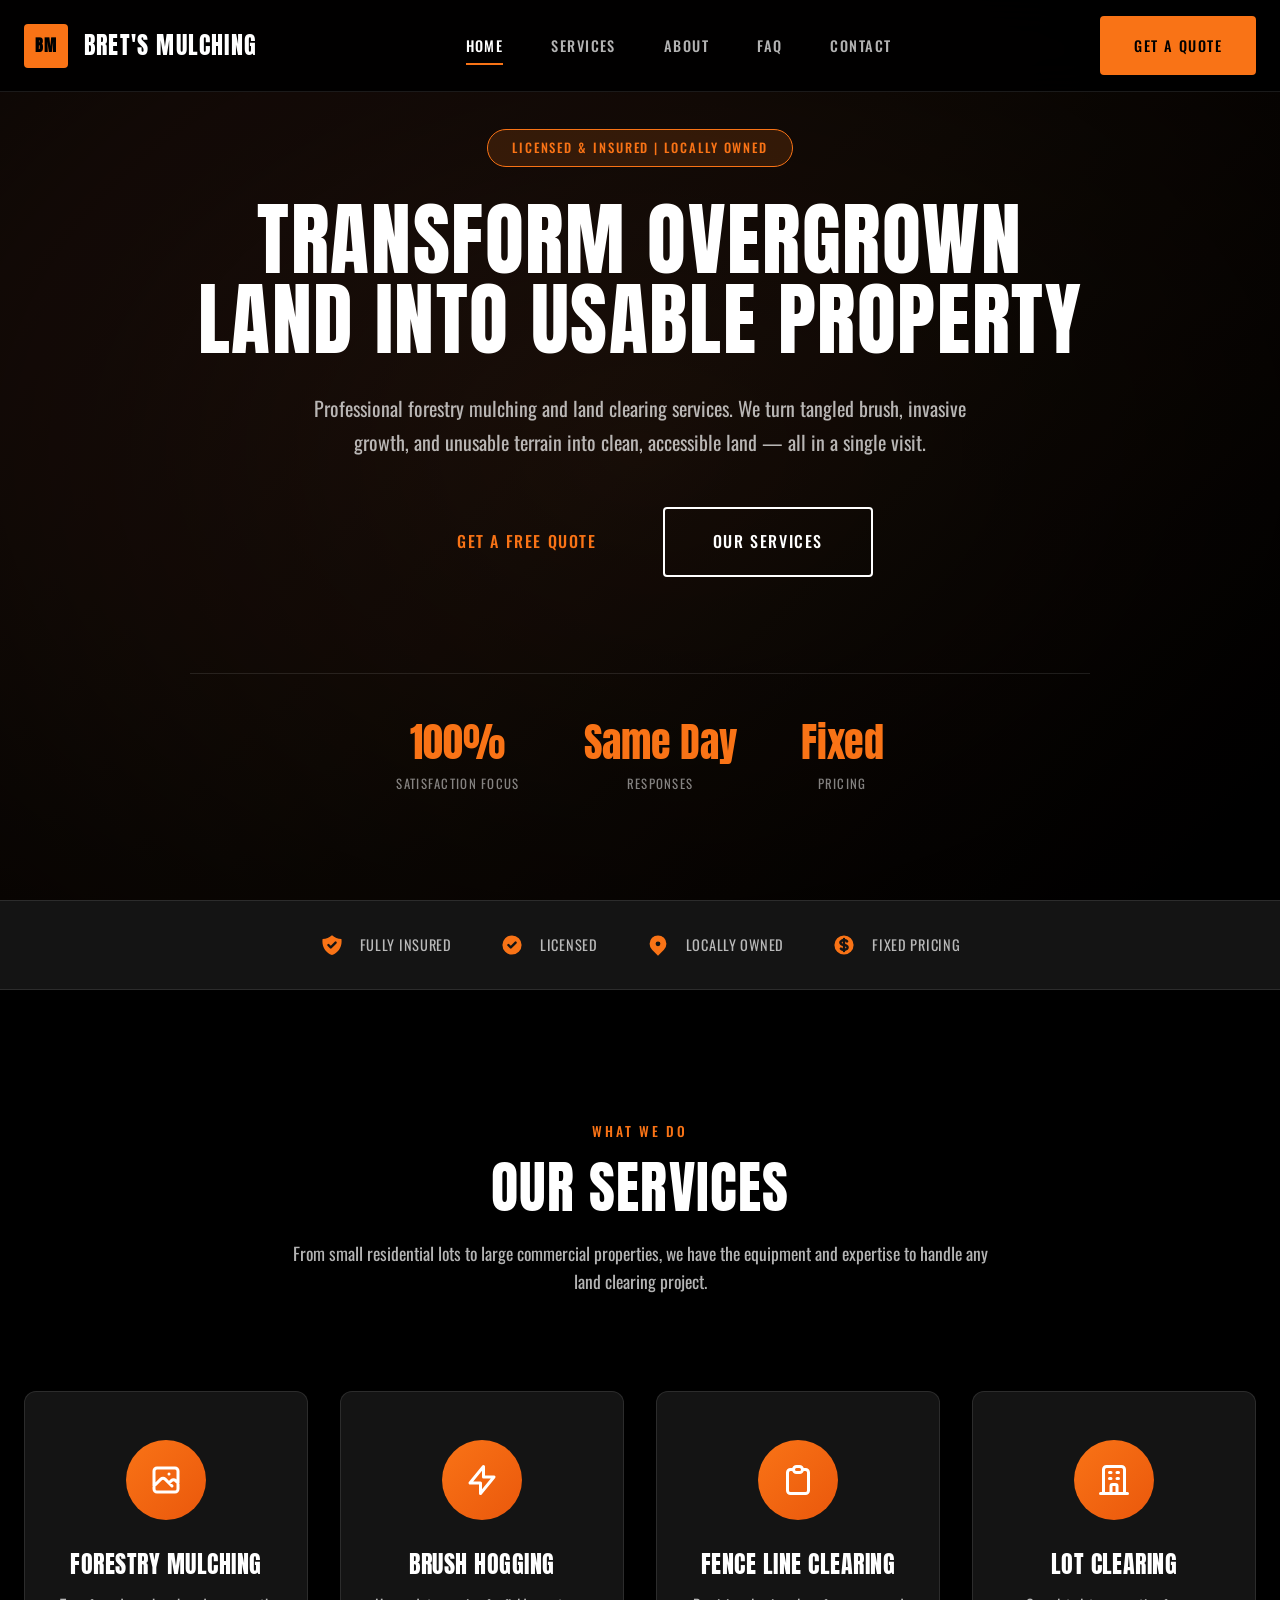
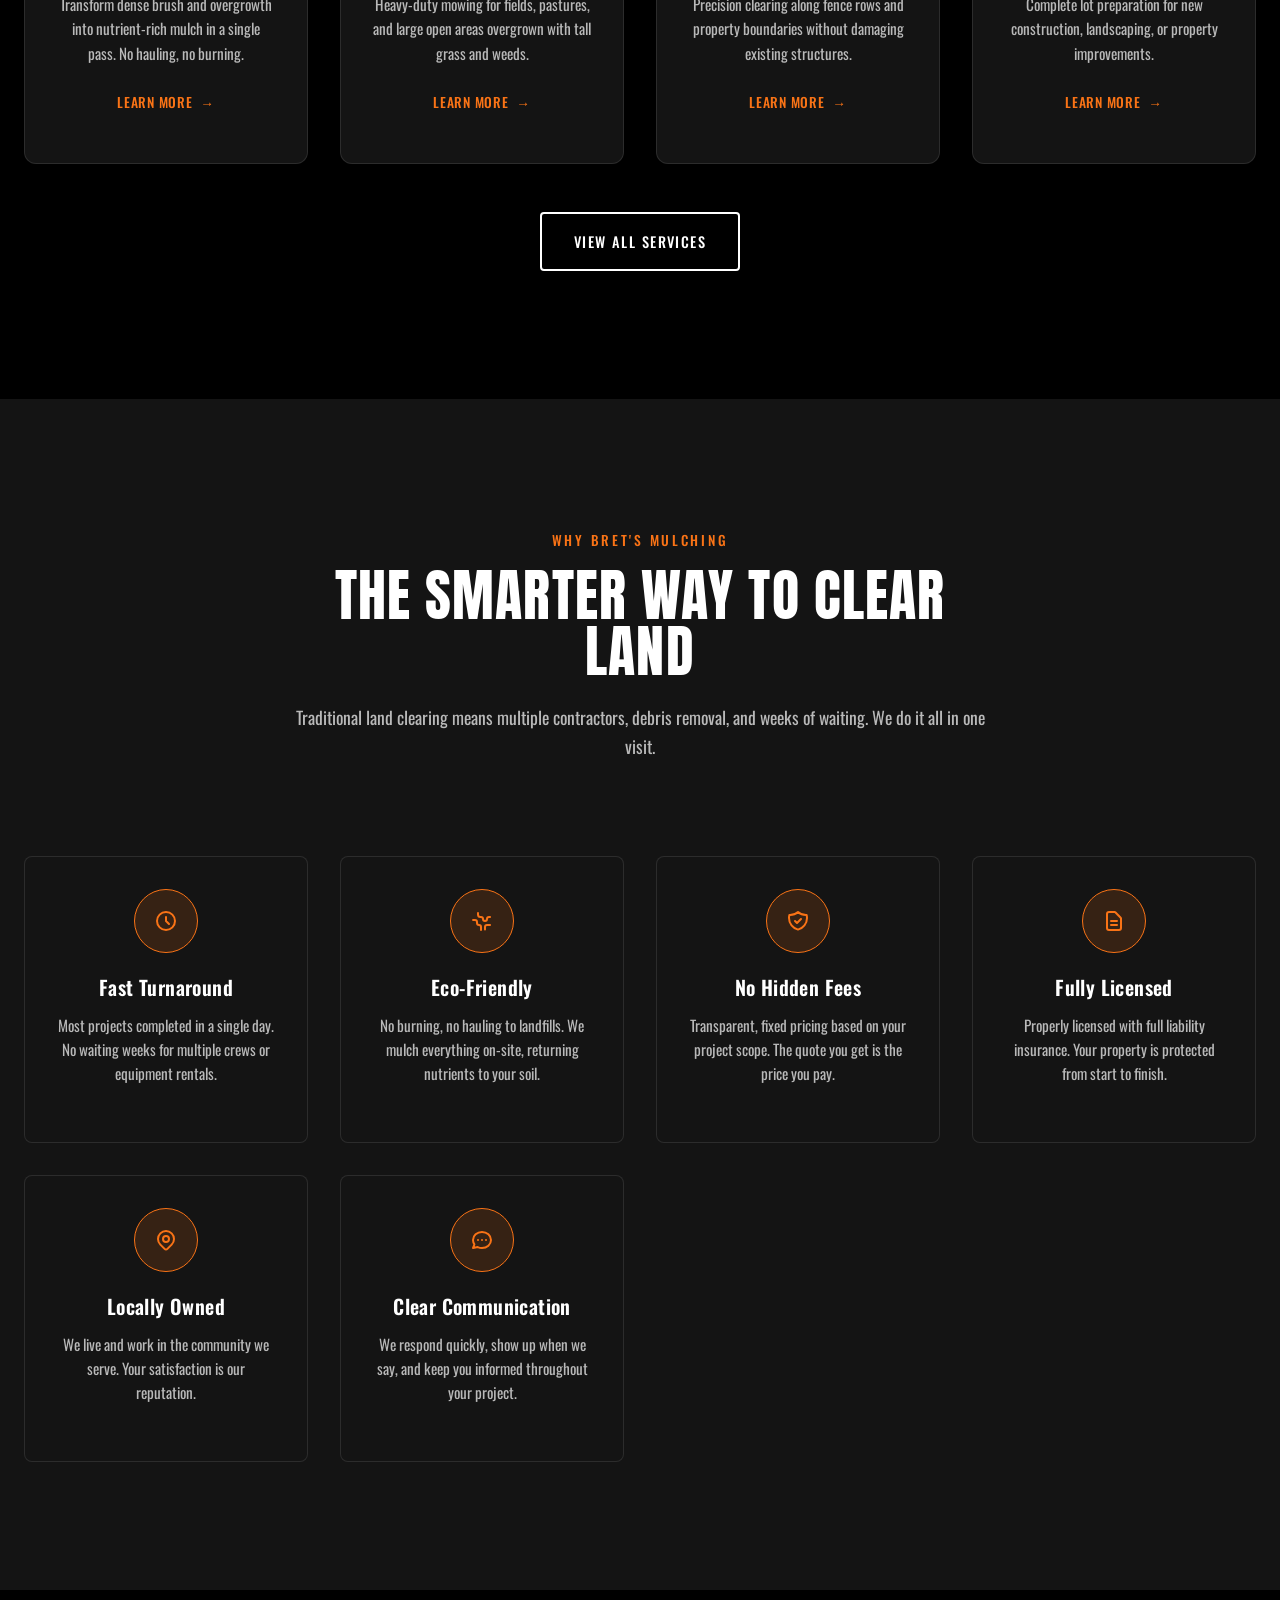
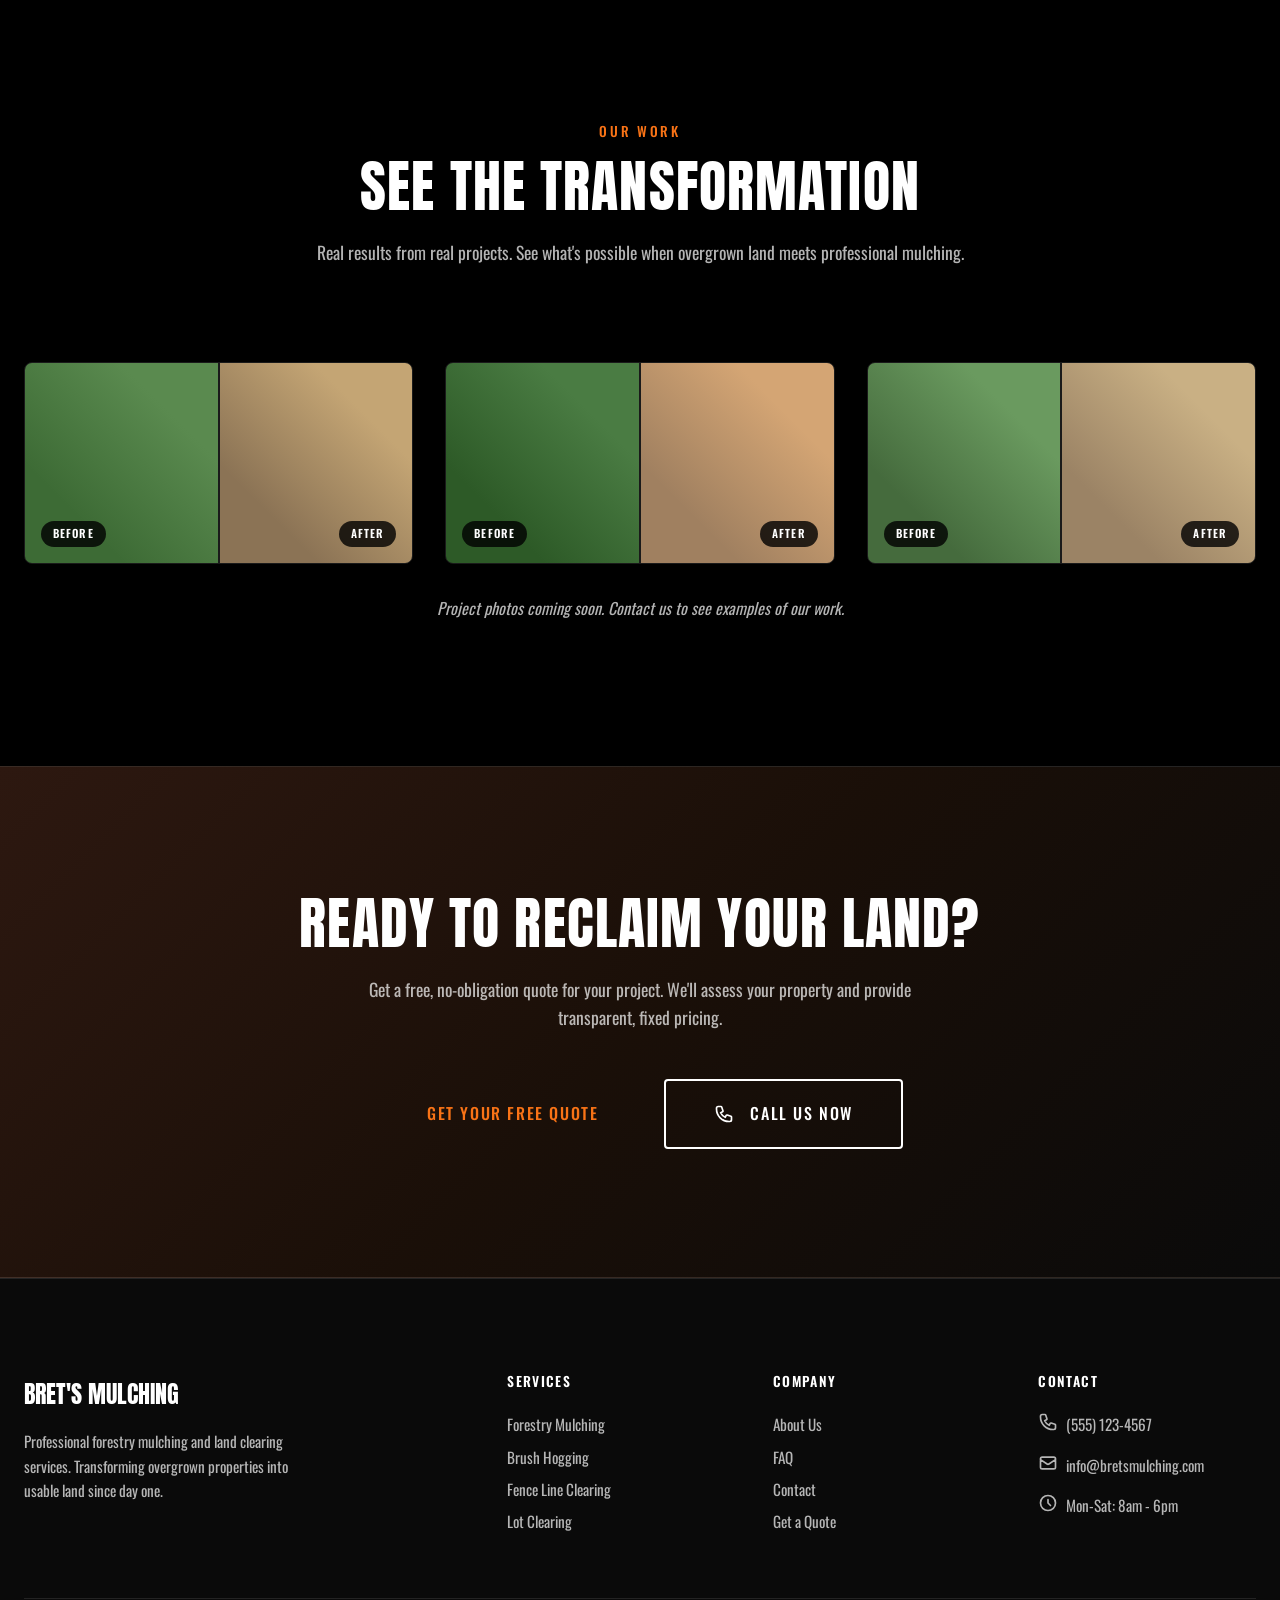
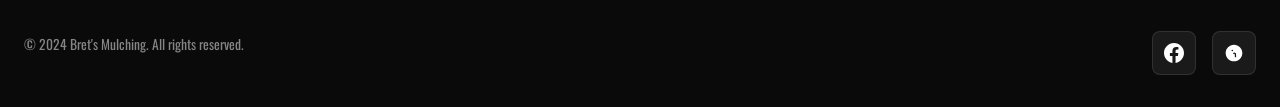
==== index.html @ 805889f6 "Initial commit: Bret's Mulching static site Co-authored-by: Cursor <cursoragent@cursor.com>" ====
<!DOCTYPE html>
<html lang="en">
<head>
  <meta charset="UTF-8">
  <meta name="viewport" content="width=device-width, initial-scale=1.0">
  <meta name="description" content="Professional forestry mulching and land clearing services. Transform overgrown property into usable land. Licensed, insured, and locally owned.">
  <title>Bret's Mulching | Professional Land Clearing & Forestry Mulching</title>
  <link rel="preconnect" href="https://fonts.googleapis.com">
  <link rel="preconnect" href="https://fonts.gstatic.com" crossorigin>
  <link href="https://fonts.googleapis.com/css2?family=Anton&family=Oswald:wght@400;500;600;700&display=swap" rel="stylesheet">
  <link rel="stylesheet" href="css/styles.css">
</head>
<body>
  <!-- Header -->
  <header class="header">
    <div class="header__inner">
      <a href="index.html" class="logo">
        <span class="logo__icon">BM</span>
        <span>Bret's Mulching</span>
      </a>

      <nav class="nav nav--desktop">
        <a href="index.html" class="nav__link active">Home</a>
        <a href="services.html" class="nav__link">Services</a>
        <a href="about.html" class="nav__link">About</a>
        <a href="faq.html" class="nav__link">FAQ</a>
        <a href="contact.html" class="nav__link">Contact</a>
      </nav>

      <a href="quote.html" class="btn btn--primary header__cta">Get a Quote</a>

      <button class="menu-toggle" aria-label="Toggle menu">
        <span class="menu-toggle__bar"></span>
        <span class="menu-toggle__bar"></span>
        <span class="menu-toggle__bar"></span>
      </button>
    </div>
  </header>

  <!-- Mobile Navigation -->
  <div class="nav-overlay"></div>
  <nav class="nav nav--mobile">
    <a href="index.html" class="nav__link active">Home</a>
    <a href="services.html" class="nav__link">Services</a>
    <a href="about.html" class="nav__link">About</a>
    <a href="faq.html" class="nav__link">FAQ</a>
    <a href="contact.html" class="nav__link">Contact</a>
    <a href="quote.html" class="btn btn--primary btn--full mt-md">Get a Quote</a>
  </nav>

  <!-- Hero Section -->
  <section class="hero">
    <div class="hero__bg"></div>
    <div class="container">
      <div class="hero__content">
        <span class="hero__badge">Licensed & Insured | Locally Owned</span>
        <h1 class="hero__title">Transform Overgrown Land Into Usable Property</h1>
        <p class="hero__subtitle">
          Professional forestry mulching and land clearing services. We turn tangled brush,
          invasive growth, and unusable terrain into clean, accessible land — all in a single visit.
        </p>
        <div class="hero__cta">
          <a href="quote.html" class="btn btn--accent btn--large">Get a Free Quote</a>
          <a href="services.html" class="btn btn--secondary btn--large">Our Services</a>
        </div>
        <div class="hero__stats">
          <div class="hero__stat">
            <span class="hero__stat-value">100%</span>
            <span class="hero__stat-label">Satisfaction Focus</span>
          </div>
          <div class="hero__stat">
            <span class="hero__stat-value">Same Day</span>
            <span class="hero__stat-label">Responses</span>
          </div>
          <div class="hero__stat">
            <span class="hero__stat-value">Fixed</span>
            <span class="hero__stat-label">Pricing</span>
          </div>
        </div>
      </div>
    </div>
  </section>

  <!-- Trust Badges -->
  <section class="trust-section">
    <div class="container">
      <div class="trust-badges">
        <div class="trust-badge">
          <svg class="trust-badge__icon" fill="currentColor" viewBox="0 0 20 20">
            <path fill-rule="evenodd" d="M2.166 4.999A11.954 11.954 0 0010 1.944 11.954 11.954 0 0017.834 5c.11.65.166 1.32.166 2.001 0 5.225-3.34 9.67-8 11.317C5.34 16.67 2 12.225 2 7c0-.682.057-1.35.166-2.001zm11.541 3.708a1 1 0 00-1.414-1.414L9 10.586 7.707 9.293a1 1 0 00-1.414 1.414l2 2a1 1 0 001.414 0l4-4z" clip-rule="evenodd"/>
          </svg>
          <span>Fully Insured</span>
        </div>
        <div class="trust-badge">
          <svg class="trust-badge__icon" fill="currentColor" viewBox="0 0 20 20">
            <path fill-rule="evenodd" d="M10 18a8 8 0 100-16 8 8 0 000 16zm3.707-9.293a1 1 0 00-1.414-1.414L9 10.586 7.707 9.293a1 1 0 00-1.414 1.414l2 2a1 1 0 001.414 0l4-4z" clip-rule="evenodd"/>
          </svg>
          <span>Licensed</span>
        </div>
        <div class="trust-badge">
          <svg class="trust-badge__icon" fill="currentColor" viewBox="0 0 20 20">
            <path fill-rule="evenodd" d="M5.05 4.05a7 7 0 119.9 9.9L10 18.9l-4.95-4.95a7 7 0 010-9.9zM10 11a2 2 0 100-4 2 2 0 000 4z" clip-rule="evenodd"/>
          </svg>
          <span>Locally Owned</span>
        </div>
        <div class="trust-badge">
          <svg class="trust-badge__icon" fill="currentColor" viewBox="0 0 20 20">
            <path d="M8.433 7.418c.155-.103.346-.196.567-.267v1.698a2.305 2.305 0 01-.567-.267C8.07 8.34 8 8.114 8 8c0-.114.07-.34.433-.582zM11 12.849v-1.698c.22.071.412.164.567.267.364.243.433.468.433.582 0 .114-.07.34-.433.582a2.305 2.305 0 01-.567.267z"/>
            <path fill-rule="evenodd" d="M10 18a8 8 0 100-16 8 8 0 000 16zm1-13a1 1 0 10-2 0v.092a4.535 4.535 0 00-1.676.662C6.602 6.234 6 7.009 6 8c0 .99.602 1.765 1.324 2.246.48.32 1.054.545 1.676.662v1.941c-.391-.127-.68-.317-.843-.504a1 1 0 10-1.51 1.31c.562.649 1.413 1.076 2.353 1.253V15a1 1 0 102 0v-.092a4.535 4.535 0 001.676-.662C13.398 13.766 14 12.991 14 12c0-.99-.602-1.765-1.324-2.246A4.535 4.535 0 0011 9.092V7.151c.391.127.68.317.843.504a1 1 0 101.511-1.31c-.563-.649-1.413-1.076-2.354-1.253V5z" clip-rule="evenodd"/>
          </svg>
          <span>Fixed Pricing</span>
        </div>
      </div>
    </div>
  </section>

  <!-- Services Section -->
  <section class="section">
    <div class="container">
      <div class="section-header">
        <span class="section-header__label">What We Do</span>
        <h2 class="section-header__title">Our Services</h2>
        <p class="section-header__text">
          From small residential lots to large commercial properties, we have the equipment and expertise to handle any land clearing project.
        </p>
      </div>

      <div class="grid grid--4">
        <a href="services/forestry-mulching.html" class="service-card">
          <div class="service-card__icon">
            <svg width="36" height="36" fill="none" stroke="currentColor" viewBox="0 0 24 24">
              <path stroke-linecap="round" stroke-linejoin="round" stroke-width="2" d="M4 16l4.586-4.586a2 2 0 012.828 0L16 16m-2-2l1.586-1.586a2 2 0 012.828 0L20 14m-6-6h.01M6 20h12a2 2 0 002-2V6a2 2 0 00-2-2H6a2 2 0 00-2 2v12a2 2 0 002 2z"/>
            </svg>
          </div>
          <h3 class="service-card__title">Forestry Mulching</h3>
          <p class="service-card__text">
            Transform dense brush and overgrowth into nutrient-rich mulch in a single pass. No hauling, no burning.
          </p>
          <span class="card__link">Learn More <span>&rarr;</span></span>
        </a>

        <a href="services/brush-hogging.html" class="service-card">
          <div class="service-card__icon">
            <svg width="36" height="36" fill="none" stroke="currentColor" viewBox="0 0 24 24">
              <path stroke-linecap="round" stroke-linejoin="round" stroke-width="2" d="M13 10V3L4 14h7v7l9-11h-7z"/>
            </svg>
          </div>
          <h3 class="service-card__title">Brush Hogging</h3>
          <p class="service-card__text">
            Heavy-duty mowing for fields, pastures, and large open areas overgrown with tall grass and weeds.
          </p>
          <span class="card__link">Learn More <span>&rarr;</span></span>
        </a>

        <a href="services/fence-line-clearing.html" class="service-card">
          <div class="service-card__icon">
            <svg width="36" height="36" fill="none" stroke="currentColor" viewBox="0 0 24 24">
              <path stroke-linecap="round" stroke-linejoin="round" stroke-width="2" d="M9 5H7a2 2 0 00-2 2v12a2 2 0 002 2h10a2 2 0 002-2V7a2 2 0 00-2-2h-2M9 5a2 2 0 002 2h2a2 2 0 002-2M9 5a2 2 0 012-2h2a2 2 0 012 2"/>
            </svg>
          </div>
          <h3 class="service-card__title">Fence Line Clearing</h3>
          <p class="service-card__text">
            Precision clearing along fence rows and property boundaries without damaging existing structures.
          </p>
          <span class="card__link">Learn More <span>&rarr;</span></span>
        </a>

        <a href="services/land-clearing.html" class="service-card">
          <div class="service-card__icon">
            <svg width="36" height="36" fill="none" stroke="currentColor" viewBox="0 0 24 24">
              <path stroke-linecap="round" stroke-linejoin="round" stroke-width="2" d="M19 21V5a2 2 0 00-2-2H7a2 2 0 00-2 2v16m14 0h2m-2 0h-5m-9 0H3m2 0h5M9 7h1m-1 4h1m4-4h1m-1 4h1m-5 10v-5a1 1 0 011-1h2a1 1 0 011 1v5m-4 0h4"/>
            </svg>
          </div>
          <h3 class="service-card__title">Lot Clearing</h3>
          <p class="service-card__text">
            Complete lot preparation for new construction, landscaping, or property improvements.
          </p>
          <span class="card__link">Learn More <span>&rarr;</span></span>
        </a>
      </div>

      <div class="text-center mt-xl">
        <a href="services.html" class="btn btn--secondary">View All Services</a>
      </div>
    </div>
  </section>

  <!-- Why Choose Us Section -->
  <section class="section section--darker">
    <div class="container">
      <div class="section-header">
        <span class="section-header__label">Why Bret's Mulching</span>
        <h2 class="section-header__title">The Smarter Way to Clear Land</h2>
        <p class="section-header__text">
          Traditional land clearing means multiple contractors, debris removal, and weeks of waiting. We do it all in one visit.
        </p>
      </div>

      <div class="grid grid--3">
        <div class="card">
          <div class="card__content">
            <div class="card__icon">
              <svg width="24" height="24" fill="none" stroke="currentColor" viewBox="0 0 24 24">
                <path stroke-linecap="round" stroke-linejoin="round" stroke-width="2" d="M12 8v4l3 3m6-3a9 9 0 11-18 0 9 9 0 0118 0z"/>
              </svg>
            </div>
            <h3 class="card__title">Fast Turnaround</h3>
            <p class="card__text">
              Most projects completed in a single day. No waiting weeks for multiple crews or equipment rentals.
            </p>
          </div>
        </div>

        <div class="card">
          <div class="card__content">
            <div class="card__icon">
              <svg width="24" height="24" fill="none" stroke="currentColor" viewBox="0 0 24 24">
                <path stroke-linecap="round" stroke-linejoin="round" stroke-width="2" d="M3.055 11H5a2 2 0 012 2v1a2 2 0 002 2 2 2 0 012 2v2.945M8 3.935V5.5A2.5 2.5 0 0010.5 8h.5a2 2 0 012 2 2 2 0 104 0 2 2 0 012-2h1.064M15 20.488V18a2 2 0 012-2h3.064"/>
              </svg>
            </div>
            <h3 class="card__title">Eco-Friendly</h3>
            <p class="card__text">
              No burning, no hauling to landfills. We mulch everything on-site, returning nutrients to your soil.
            </p>
          </div>
        </div>

        <div class="card">
          <div class="card__content">
            <div class="card__icon">
              <svg width="24" height="24" fill="none" stroke="currentColor" viewBox="0 0 24 24">
                <path stroke-linecap="round" stroke-linejoin="round" stroke-width="2" d="M9 12l2 2 4-4m5.618-4.016A11.955 11.955 0 0112 2.944a11.955 11.955 0 01-8.618 3.04A12.02 12.02 0 003 9c0 5.591 3.824 10.29 9 11.622 5.176-1.332 9-6.03 9-11.622 0-1.042-.133-2.052-.382-3.016z"/>
              </svg>
            </div>
            <h3 class="card__title">No Hidden Fees</h3>
            <p class="card__text">
              Transparent, fixed pricing based on your project scope. The quote you get is the price you pay.
            </p>
          </div>
        </div>

        <div class="card">
          <div class="card__content">
            <div class="card__icon">
              <svg width="24" height="24" fill="none" stroke="currentColor" viewBox="0 0 24 24">
                <path stroke-linecap="round" stroke-linejoin="round" stroke-width="2" d="M9 12h6m-6 4h6m2 5H7a2 2 0 01-2-2V5a2 2 0 012-2h5.586a1 1 0 01.707.293l5.414 5.414a1 1 0 01.293.707V19a2 2 0 01-2 2z"/>
              </svg>
            </div>
            <h3 class="card__title">Fully Licensed</h3>
            <p class="card__text">
              Properly licensed with full liability insurance. Your property is protected from start to finish.
            </p>
          </div>
        </div>

        <div class="card">
          <div class="card__content">
            <div class="card__icon">
              <svg width="24" height="24" fill="none" stroke="currentColor" viewBox="0 0 24 24">
                <path stroke-linecap="round" stroke-linejoin="round" stroke-width="2" d="M17.657 16.657L13.414 20.9a1.998 1.998 0 01-2.827 0l-4.244-4.243a8 8 0 1111.314 0z"/>
                <path stroke-linecap="round" stroke-linejoin="round" stroke-width="2" d="M15 11a3 3 0 11-6 0 3 3 0 016 0z"/>
              </svg>
            </div>
            <h3 class="card__title">Locally Owned</h3>
            <p class="card__text">
              We live and work in the community we serve. Your satisfaction is our reputation.
            </p>
          </div>
        </div>

        <div class="card">
          <div class="card__content">
            <div class="card__icon">
              <svg width="24" height="24" fill="none" stroke="currentColor" viewBox="0 0 24 24">
                <path stroke-linecap="round" stroke-linejoin="round" stroke-width="2" d="M8 12h.01M12 12h.01M16 12h.01M21 12c0 4.418-4.03 8-9 8a9.863 9.863 0 01-4.255-.949L3 20l1.395-3.72C3.512 15.042 3 13.574 3 12c0-4.418 4.03-8 9-8s9 3.582 9 8z"/>
              </svg>
            </div>
            <h3 class="card__title">Clear Communication</h3>
            <p class="card__text">
              We respond quickly, show up when we say, and keep you informed throughout your project.
            </p>
          </div>
        </div>
      </div>
    </div>
  </section>

  <!-- Before/After Section -->
  <section class="section">
    <div class="container">
      <div class="section-header">
        <span class="section-header__label">Our Work</span>
        <h2 class="section-header__title">See the Transformation</h2>
        <p class="section-header__text">
          Real results from real projects. See what's possible when overgrown land meets professional mulching.
        </p>
      </div>

      <div class="grid grid--3">
        <div class="gallery-item">
          <div class="gallery-item__images">
            <div class="gallery-item__image" style="background: linear-gradient(45deg, #3d6b35 25%, #5a8a4f 75%);"></div>
            <div class="gallery-item__image" style="background: linear-gradient(45deg, #8b7355 25%, #c4a574 75%);"></div>
          </div>
          <div class="gallery-item__label">
            <span class="gallery-item__tag">Before</span>
            <span class="gallery-item__tag">After</span>
          </div>
        </div>

        <div class="gallery-item">
          <div class="gallery-item__images">
            <div class="gallery-item__image" style="background: linear-gradient(45deg, #2d5a27 25%, #4a7c43 75%);"></div>
            <div class="gallery-item__image" style="background: linear-gradient(45deg, #a08060 25%, #d4a574 75%);"></div>
          </div>
          <div class="gallery-item__label">
            <span class="gallery-item__tag">Before</span>
            <span class="gallery-item__tag">After</span>
          </div>
        </div>

        <div class="gallery-item">
          <div class="gallery-item__images">
            <div class="gallery-item__image" style="background: linear-gradient(45deg, #456b3d 25%, #6a9a5f 75%);"></div>
            <div class="gallery-item__image" style="background: linear-gradient(45deg, #9b8365 25%, #c9b084 75%);"></div>
          </div>
          <div class="gallery-item__label">
            <span class="gallery-item__tag">Before</span>
            <span class="gallery-item__tag">After</span>
          </div>
        </div>
      </div>

      <p class="text-center mt-lg" style="color: var(--color-text-muted); font-style: italic;">
        Project photos coming soon. Contact us to see examples of our work.
      </p>
    </div>
  </section>

  <!-- CTA Section -->
  <section class="cta">
    <div class="container">
      <h2 class="cta__title">Ready to Reclaim Your Land?</h2>
      <p class="cta__text">
        Get a free, no-obligation quote for your project. We'll assess your property and provide transparent, fixed pricing.
      </p>
      <div class="cta__buttons">
        <a href="quote.html" class="btn btn--accent btn--large">Get Your Free Quote</a>
        <a href="tel:+15551234567" class="btn btn--secondary btn--large" style="border-color: white; color: white;">
          <svg width="20" height="20" fill="none" stroke="currentColor" viewBox="0 0 24 24" style="margin-right: 8px;">
            <path stroke-linecap="round" stroke-linejoin="round" stroke-width="2" d="M3 5a2 2 0 012-2h3.28a1 1 0 01.948.684l1.498 4.493a1 1 0 01-.502 1.21l-2.257 1.13a11.042 11.042 0 005.516 5.516l1.13-2.257a1 1 0 011.21-.502l4.493 1.498a1 1 0 01.684.949V19a2 2 0 01-2 2h-1C9.716 21 3 14.284 3 6V5z"/>
          </svg>
          Call Us Now
        </a>
      </div>
    </div>
  </section>

  <!-- Footer -->
  <footer class="footer">
    <div class="container">
      <div class="footer__grid">
        <div class="footer__brand">
          <div class="footer__logo">Bret's Mulching</div>
          <p class="footer__text">
            Professional forestry mulching and land clearing services. Transforming overgrown properties into usable land since day one.
          </p>
        </div>

        <div>
          <h4 class="footer__title">Services</h4>
          <nav class="footer__links">
            <a href="services/forestry-mulching.html" class="footer__link">Forestry Mulching</a>
            <a href="services/brush-hogging.html" class="footer__link">Brush Hogging</a>
            <a href="services/fence-line-clearing.html" class="footer__link">Fence Line Clearing</a>
            <a href="services/land-clearing.html" class="footer__link">Lot Clearing</a>
          </nav>
        </div>

        <div>
          <h4 class="footer__title">Company</h4>
          <nav class="footer__links">
            <a href="about.html" class="footer__link">About Us</a>
            <a href="faq.html" class="footer__link">FAQ</a>
            <a href="contact.html" class="footer__link">Contact</a>
            <a href="quote.html" class="footer__link">Get a Quote</a>
          </nav>
        </div>

        <div>
          <h4 class="footer__title">Contact</h4>
          <div class="footer__contact-item">
            <svg width="20" height="20" fill="none" stroke="currentColor" viewBox="0 0 24 24">
              <path stroke-linecap="round" stroke-linejoin="round" stroke-width="2" d="M3 5a2 2 0 012-2h3.28a1 1 0 01.948.684l1.498 4.493a1 1 0 01-.502 1.21l-2.257 1.13a11.042 11.042 0 005.516 5.516l1.13-2.257a1 1 0 011.21-.502l4.493 1.498a1 1 0 01.684.949V19a2 2 0 01-2 2h-1C9.716 21 3 14.284 3 6V5z"/>
            </svg>
            <span>(555) 123-4567</span>
          </div>
          <div class="footer__contact-item">
            <svg width="20" height="20" fill="none" stroke="currentColor" viewBox="0 0 24 24">
              <path stroke-linecap="round" stroke-linejoin="round" stroke-width="2" d="M3 8l7.89 5.26a2 2 0 002.22 0L21 8M5 19h14a2 2 0 002-2V7a2 2 0 00-2-2H5a2 2 0 00-2 2v10a2 2 0 002 2z"/>
            </svg>
            <span>info@bretsmulching.com</span>
          </div>
          <div class="footer__contact-item">
            <svg width="20" height="20" fill="none" stroke="currentColor" viewBox="0 0 24 24">
              <path stroke-linecap="round" stroke-linejoin="round" stroke-width="2" d="M12 8v4l3 3m6-3a9 9 0 11-18 0 9 9 0 0118 0z"/>
            </svg>
            <span>Mon-Sat: 8am - 6pm</span>
          </div>
        </div>
      </div>

      <div class="footer__bottom">
        <p class="footer__copyright">&copy; 2024 Bret's Mulching. All rights reserved.</p>
        <div class="footer__social">
          <a href="#" class="footer__social-link" aria-label="Facebook">
            <svg width="20" height="20" fill="currentColor" viewBox="0 0 24 24">
              <path d="M24 12.073c0-6.627-5.373-12-12-12s-12 5.373-12 12c0 5.99 4.388 10.954 10.125 11.854v-8.385H7.078v-3.47h3.047V9.43c0-3.007 1.792-4.669 4.533-4.669 1.312 0 2.686.235 2.686.235v2.953H15.83c-1.491 0-1.956.925-1.956 1.874v2.25h3.328l-.532 3.47h-2.796v8.385C19.612 23.027 24 18.062 24 12.073z"/>
            </svg>
          </a>
          <a href="#" class="footer__social-link" aria-label="Nextdoor">
            <svg width="20" height="20" fill="currentColor" viewBox="0 0 24 24">
              <path d="M12 2C6.48 2 2 6.48 2 12s4.48 10 10 10 10-4.48 10-10S17.52 2 12 2zm-1 15h-2v-6h2v6zm-1-7c-.55 0-1-.45-1-1s.45-1 1-1 1 .45 1 1-.45 1-1 1zm5 7h-2v-3c0-.55-.45-1-1-1s-1 .45-1 1v3h-2v-6h2v1c.31-.44.79-.71 1.31-.71 1.22 0 2.19.97 2.19 2.19V17z"/>
            </svg>
          </a>
        </div>
      </div>
    </div>
  </footer>

  <script src="js/main.js"></script>
</body>
</html>
---- css/styles.css ----
/* ========================================
   Bret's Mulching - Main Styles
   Dark, Bold, Industrial Aesthetic
   ======================================== */

/* CSS Variables */
:root {
  /* Colors - Dark Industrial Theme */
  --color-black: #000000;
  --color-dark: #0a0a0a;
  --color-dark-gray: #141414;
  --color-mid-gray: #1a1a1a;
  --color-light-gray: #2a2a2a;
  --color-border: rgba(255, 255, 255, 0.1);
  --color-border-light: rgba(255, 255, 255, 0.15);

  --color-white: #ffffff;
  --color-text: #ffffff;
  --color-text-muted: rgba(255, 255, 255, 0.7);
  --color-text-dim: rgba(255, 255, 255, 0.5);

  --color-accent: #f97316;
  --color-accent-hover: #ea580c;
  --color-accent-dim: rgba(249, 115, 22, 0.15);

  --color-success: #22c55e;
  --color-error: #ef4444;
  --color-warning: #f59e0b;

  /* Typography */
  --font-heading: 'Anton', 'Impact', sans-serif;
  --font-body: 'Oswald', 'Arial Narrow', sans-serif;

  /* Spacing */
  --spacing-xs: 0.5rem;
  --spacing-sm: 1rem;
  --spacing-md: 1.5rem;
  --spacing-lg: 2rem;
  --spacing-xl: 3rem;
  --spacing-2xl: 4rem;
  --spacing-3xl: 6rem;
  --spacing-4xl: 8rem;

  /* Border Radius */
  --radius-sm: 4px;
  --radius-md: 8px;
  --radius-lg: 12px;
  --radius-xl: 16px;

  /* Shadows */
  --shadow-sm: 0 2px 4px rgba(0, 0, 0, 0.3);
  --shadow-md: 0 4px 12px rgba(0, 0, 0, 0.4);
  --shadow-lg: 0 8px 24px rgba(0, 0, 0, 0.5);
  --shadow-glow: 0 0 30px rgba(249, 115, 22, 0.3);

  /* Transitions */
  --transition-fast: 150ms ease;
  --transition-base: 250ms ease;
  --transition-slow: 400ms ease;

  /* Container */
  --container-max: 1400px;
  --container-narrow: 900px;
}

/* ========================================
   Reset & Base
   ======================================== */
*, *::before, *::after {
  box-sizing: border-box;
  margin: 0;
  padding: 0;
}

html {
  scroll-behavior: smooth;
  -webkit-font-smoothing: antialiased;
  -moz-osx-font-smoothing: grayscale;
}

body {
  font-family: var(--font-body);
  font-size: 16px;
  font-weight: 400;
  line-height: 1.6;
  color: var(--color-text);
  background-color: var(--color-black);
}

img {
  max-width: 100%;
  height: auto;
  display: block;
}

a {
  color: var(--color-accent);
  text-decoration: none;
  transition: color var(--transition-fast);
}

a:hover {
  color: var(--color-accent-hover);
}

ul, ol {
  list-style: none;
}

button {
  cursor: pointer;
  font-family: inherit;
  border: none;
  background: none;
}

input, textarea, select {
  font-family: inherit;
  font-size: inherit;
}

/* ========================================
   Typography
   ======================================== */
h1, h2, h3, h4, h5, h6 {
  font-family: var(--font-heading);
  font-weight: 400;
  line-height: 1.0;
  color: var(--color-white);
  text-transform: uppercase;
  letter-spacing: 0.02em;
}

h1 {
  font-size: clamp(2.5rem, 8vw, 5rem);
}

h2 {
  font-size: clamp(2rem, 5vw, 3.5rem);
}

h3 {
  font-size: clamp(1.5rem, 3vw, 2rem);
}

h4 {
  font-size: 1.25rem;
}

p {
  margin-bottom: var(--spacing-sm);
  color: var(--color-text-muted);
}

.lead {
  font-size: 1.25rem;
  color: var(--color-text-muted);
  line-height: 1.7;
}

.text-accent {
  color: var(--color-accent);
}

/* ========================================
   Layout
   ======================================== */
.container {
  width: 100%;
  max-width: var(--container-max);
  margin: 0 auto;
  padding: 0 var(--spacing-md);
}

.container--narrow {
  max-width: var(--container-narrow);
}

.section {
  padding: var(--spacing-4xl) 0;
}

.section--dark {
  background-color: var(--color-dark);
}

.section--darker {
  background-color: var(--color-dark-gray);
}

.section--gradient {
  background: linear-gradient(180deg, var(--color-black) 0%, var(--color-dark-gray) 100%);
}

/* Grid */
.grid {
  display: grid;
  gap: var(--spacing-lg);
}

.grid--2 {
  grid-template-columns: repeat(auto-fit, minmax(300px, 1fr));
}

.grid--3 {
  grid-template-columns: repeat(auto-fit, minmax(280px, 1fr));
}

.grid--4 {
  grid-template-columns: repeat(auto-fit, minmax(250px, 1fr));
}

/* ========================================
   Header & Navigation
   ======================================== */
.header {
  position: fixed;
  top: 0;
  left: 0;
  right: 0;
  z-index: 1000;
  background: rgba(0, 0, 0, 0.9);
  backdrop-filter: blur(20px);
  -webkit-backdrop-filter: blur(20px);
  border-bottom: 1px solid var(--color-border);
}

.header__inner {
  display: flex;
  align-items: center;
  justify-content: space-between;
  padding: var(--spacing-sm) var(--spacing-md);
  max-width: var(--container-max);
  margin: 0 auto;
}

.logo {
  display: flex;
  align-items: center;
  gap: var(--spacing-sm);
  font-family: var(--font-heading);
  font-size: 1.5rem;
  color: var(--color-white);
  text-transform: uppercase;
  letter-spacing: 0.05em;
}

.logo:hover {
  color: var(--color-white);
}

.logo__icon {
  width: 44px;
  height: 44px;
  background: var(--color-accent);
  border-radius: var(--radius-sm);
  display: flex;
  align-items: center;
  justify-content: center;
  color: var(--color-black);
  font-size: 1rem;
  font-weight: 700;
}

.nav--desktop {
  display: none;
}

@media (min-width: 1024px) {
  .nav--desktop {
    display: flex;
    align-items: center;
    gap: var(--spacing-xl);
  }
}

.nav__link {
  font-family: var(--font-body);
  font-size: 0.9rem;
  font-weight: 500;
  color: var(--color-text-muted);
  text-transform: uppercase;
  letter-spacing: 0.1em;
  padding: var(--spacing-xs) 0;
  position: relative;
  transition: color var(--transition-fast);
}

.nav__link::after {
  content: '';
  position: absolute;
  bottom: 0;
  left: 0;
  width: 0;
  height: 2px;
  background: var(--color-accent);
  transition: width var(--transition-base);
}

.nav__link:hover,
.nav__link.active {
  color: var(--color-white);
}

.nav__link:hover::after,
.nav__link.active::after {
  width: 100%;
}

/* Mobile Menu Toggle */
.menu-toggle {
  display: flex;
  flex-direction: column;
  gap: 6px;
  padding: var(--spacing-xs);
  z-index: 1001;
}

@media (min-width: 1024px) {
  .menu-toggle {
    display: none;
  }
}

.menu-toggle__bar {
  width: 28px;
  height: 2px;
  background: var(--color-white);
  transition: var(--transition-base);
}

.menu-toggle.active .menu-toggle__bar:nth-child(1) {
  transform: rotate(45deg) translate(6px, 6px);
}

.menu-toggle.active .menu-toggle__bar:nth-child(2) {
  opacity: 0;
}

.menu-toggle.active .menu-toggle__bar:nth-child(3) {
  transform: rotate(-45deg) translate(6px, -6px);
}

/* Mobile Navigation */
.nav--mobile {
  position: fixed;
  top: 0;
  right: -100%;
  width: 100%;
  height: 100vh;
  background: rgba(0, 0, 0, 0.98);
  padding: 100px var(--spacing-lg) var(--spacing-lg);
  transition: right var(--transition-base);
  z-index: 999;
  display: flex;
  flex-direction: column;
  align-items: center;
  justify-content: center;
  gap: var(--spacing-md);
}

.nav--mobile.active {
  right: 0;
}

.nav--mobile .nav__link {
  font-family: var(--font-heading);
  font-size: 2rem;
  color: var(--color-white);
  text-align: center;
}

.nav-overlay {
  position: fixed;
  top: 0;
  left: 0;
  width: 100%;
  height: 100%;
  background: rgba(0, 0, 0, 0.8);
  opacity: 0;
  visibility: hidden;
  transition: var(--transition-base);
  z-index: 998;
}

.nav-overlay.active {
  opacity: 1;
  visibility: visible;
}

/* Header CTA */
.header__cta {
  display: none;
}

@media (min-width: 1024px) {
  .header__cta {
    display: block;
  }
}

/* ========================================
   Buttons
   ======================================== */
.btn {
  display: inline-flex;
  align-items: center;
  justify-content: center;
  gap: var(--spacing-xs);
  padding: 1rem 2rem;
  font-family: var(--font-body);
  font-weight: 500;
  font-size: 0.9rem;
  text-transform: uppercase;
  letter-spacing: 0.1em;
  border-radius: var(--radius-sm);
  transition: all var(--transition-base);
  cursor: pointer;
  text-align: center;
  border: 2px solid transparent;
}

.btn--primary {
  background: var(--color-accent);
  color: var(--color-black);
  border-color: var(--color-accent);
}

.btn--primary:hover {
  background: var(--color-accent-hover);
  border-color: var(--color-accent-hover);
  color: var(--color-black);
  transform: translateY(-2px);
  box-shadow: var(--shadow-glow);
}

.btn--secondary {
  background: transparent;
  color: var(--color-white);
  border-color: var(--color-white);
}

.btn--secondary:hover {
  background: var(--color-white);
  color: var(--color-black);
}

.btn--outline {
  background: transparent;
  color: var(--color-accent);
  border-color: var(--color-accent);
}

.btn--outline:hover {
  background: var(--color-accent);
  color: var(--color-black);
}

.btn--large {
  padding: 1.25rem 3rem;
  font-size: 1rem;
}

.btn--small {
  padding: 0.5rem 1rem;
  font-size: 0.8rem;
}

.btn--full {
  width: 100%;
}

/* ========================================
   Hero Section
   ======================================== */
.hero {
  position: relative;
  min-height: 100vh;
  display: flex;
  align-items: center;
  justify-content: center;
  text-align: center;
  padding: 120px var(--spacing-md) var(--spacing-3xl);
  background: var(--color-black);
  overflow: hidden;
}

.hero__bg {
  position: absolute;
  top: 0;
  left: 0;
  width: 100%;
  height: 100%;
  background: linear-gradient(135deg, #2d1810 0%, #1a0f08 50%, #000000 100%);
  opacity: 0.9;
}

.hero__bg::after {
  content: '';
  position: absolute;
  top: 0;
  left: 0;
  width: 100%;
  height: 100%;
  background: radial-gradient(ellipse at center, transparent 0%, rgba(0,0,0,0.7) 100%);
}

.hero__content {
  position: relative;
  z-index: 1;
  max-width: 900px;
  margin: 0 auto;
  text-align: center;
}

.hero__badge {
  display: inline-block;
  background: var(--color-accent-dim);
  border: 1px solid var(--color-accent);
  padding: 0.5rem 1.5rem;
  border-radius: 50px;
  font-size: 0.8rem;
  font-weight: 500;
  text-transform: uppercase;
  letter-spacing: 0.15em;
  margin-bottom: var(--spacing-lg);
  color: var(--color-accent);
}

.hero__title {
  margin-bottom: var(--spacing-lg);
  line-height: 1.0;
}

.hero__subtitle {
  font-size: 1.25rem;
  color: var(--color-text-muted);
  margin-bottom: var(--spacing-xl);
  line-height: 1.7;
  max-width: 700px;
  margin-left: auto;
  margin-right: auto;
}

.hero__cta {
  display: flex;
  flex-wrap: wrap;
  justify-content: center;
  gap: var(--spacing-sm);
  margin-bottom: var(--spacing-3xl);
}

.hero__stats {
  display: flex;
  justify-content: center;
  gap: var(--spacing-2xl);
  padding-top: var(--spacing-xl);
  border-top: 1px solid var(--color-border);
}

.hero__stat {
  text-align: center;
}

.hero__stat-value {
  font-family: var(--font-heading);
  font-size: 2.5rem;
  color: var(--color-accent);
  display: block;
  line-height: 1;
  margin-bottom: var(--spacing-xs);
}

.hero__stat-label {
  font-size: 0.8rem;
  color: var(--color-text-dim);
  text-transform: uppercase;
  letter-spacing: 0.1em;
}

/* ========================================
   Trust Badges
   ======================================== */
.trust-section {
  background: var(--color-dark-gray);
  border-top: 1px solid var(--color-border);
  border-bottom: 1px solid var(--color-border);
}

.trust-badges {
  display: flex;
  flex-wrap: wrap;
  justify-content: center;
  gap: var(--spacing-xl);
  padding: var(--spacing-lg) 0;
}

.trust-badge {
  display: flex;
  align-items: center;
  gap: var(--spacing-sm);
  color: var(--color-text-muted);
  font-size: 0.9rem;
  text-transform: uppercase;
  letter-spacing: 0.05em;
}

.trust-badge__icon {
  width: 24px;
  height: 24px;
  color: var(--color-accent);
}

/* ========================================
   Section Headers
   ======================================== */
.section-header {
  text-align: center;
  max-width: 700px;
  margin: 0 auto var(--spacing-3xl);
}

.section-header__label {
  display: inline-block;
  color: var(--color-accent);
  font-size: 0.85rem;
  font-weight: 500;
  text-transform: uppercase;
  letter-spacing: 0.2em;
  margin-bottom: var(--spacing-sm);
}

.section-header__title {
  margin-bottom: var(--spacing-md);
}

.section-header__text {
  color: var(--color-text-muted);
  font-size: 1.1rem;
}

/* ========================================
   Cards
   ======================================== */
.card {
  background: var(--color-dark-gray);
  border: 1px solid var(--color-border);
  border-radius: var(--radius-md);
  overflow: hidden;
  transition: all var(--transition-base);
}

.card:hover {
  border-color: var(--color-accent);
  transform: translateY(-4px);
  box-shadow: var(--shadow-lg);
}

.card__image {
  width: 100%;
  height: 200px;
  object-fit: cover;
  background: var(--color-mid-gray);
}

.card__content {
  padding: var(--spacing-lg);
  text-align: center;
}

.card__icon {
  width: 64px;
  height: 64px;
  background: var(--color-accent-dim);
  border: 1px solid var(--color-accent);
  border-radius: 50%;
  display: flex;
  align-items: center;
  justify-content: center;
  font-size: 1.5rem;
  margin: 0 auto var(--spacing-md);
  color: var(--color-accent);
}

.card__title {
  font-size: 1.25rem;
  margin-bottom: var(--spacing-sm);
  text-transform: none;
  font-family: var(--font-body);
  font-weight: 600;
  text-align: center;
}

.card__text {
  color: var(--color-text-muted);
  margin-bottom: var(--spacing-md);
  font-size: 0.95rem;
  text-align: center;
}

.card__link {
  color: var(--color-accent);
  font-weight: 500;
  display: inline-flex;
  align-items: center;
  gap: 0.5rem;
  text-transform: uppercase;
  font-size: 0.85rem;
  letter-spacing: 0.05em;
}

.card__link:hover {
  gap: 0.75rem;
}

/* Service Card */
.service-card {
  display: block;
  background: var(--color-dark-gray);
  border: 1px solid var(--color-border);
  border-radius: var(--radius-lg);
  padding: var(--spacing-xl) var(--spacing-lg);
  transition: all var(--transition-base);
  text-align: center;
}

.service-card:hover {
  border-color: var(--color-accent);
  transform: translateY(-4px);
  box-shadow: 0 0 40px rgba(249, 115, 22, 0.15);
}

.service-card__icon {
  width: 80px;
  height: 80px;
  background: linear-gradient(135deg, var(--color-accent) 0%, #ea580c 100%);
  border-radius: 50%;
  display: flex;
  align-items: center;
  justify-content: center;
  font-size: 2rem;
  margin: 0 auto var(--spacing-lg);
  color: var(--color-white);
}

.service-card__title {
  font-family: var(--font-heading);
  font-size: 1.5rem;
  margin-bottom: var(--spacing-sm);
  text-align: center;
}

.service-card__text {
  color: var(--color-text-muted);
  margin-bottom: var(--spacing-md);
  text-align: center;
  font-size: 0.95rem;
  line-height: 1.6;
}

.service-card .card__link {
  justify-content: center;
}

/* ========================================
   Before/After Gallery
   ======================================== */
.gallery-item {
  position: relative;
  border-radius: var(--radius-md);
  overflow: hidden;
  border: 1px solid var(--color-border);
}

.gallery-item__images {
  display: grid;
  grid-template-columns: 1fr 1fr;
  gap: 2px;
  background: var(--color-border);
}

.gallery-item__image {
  width: 100%;
  height: 200px;
  object-fit: cover;
  background: var(--color-mid-gray);
}

.gallery-item__label {
  position: absolute;
  bottom: var(--spacing-sm);
  left: var(--spacing-sm);
  right: var(--spacing-sm);
  display: flex;
  justify-content: space-between;
}

.gallery-item__tag {
  background: rgba(0, 0, 0, 0.8);
  color: var(--color-white);
  padding: 0.25rem 0.75rem;
  border-radius: 50px;
  font-size: 0.7rem;
  font-weight: 600;
  text-transform: uppercase;
  letter-spacing: 0.1em;
}

/* ========================================
   Forms
   ======================================== */
.form {
  display: flex;
  flex-direction: column;
  gap: var(--spacing-md);
}

.form-group {
  display: flex;
  flex-direction: column;
  gap: var(--spacing-xs);
}

.form-row {
  display: grid;
  grid-template-columns: 1fr;
  gap: var(--spacing-md);
}

@media (min-width: 640px) {
  .form-row {
    grid-template-columns: 1fr 1fr;
  }
}

.form-label {
  font-weight: 500;
  color: var(--color-white);
  font-size: 0.9rem;
  text-transform: uppercase;
  letter-spacing: 0.05em;
}

.form-label--required::after {
  content: ' *';
  color: var(--color-accent);
}

.form-input,
.form-textarea,
.form-select {
  padding: 1rem 1.25rem;
  background: var(--color-dark-gray);
  border: 1px solid var(--color-border);
  border-radius: var(--radius-md);
  font-size: 1rem;
  color: var(--color-white);
  transition: all var(--transition-fast);
}

.form-input::placeholder,
.form-textarea::placeholder {
  color: var(--color-text-dim);
}

.form-input:focus,
.form-textarea:focus,
.form-select:focus {
  outline: none;
  border-color: var(--color-accent);
  box-shadow: 0 0 0 3px var(--color-accent-dim);
}

.form-textarea {
  min-height: 120px;
  resize: vertical;
}

.form-select {
  cursor: pointer;
}

.form-select option {
  background: var(--color-dark-gray);
  color: var(--color-white);
}

.form-checkbox-group {
  display: flex;
  flex-wrap: wrap;
  gap: var(--spacing-sm);
}

.form-checkbox {
  display: flex;
  align-items: center;
  gap: var(--spacing-xs);
  cursor: pointer;
  color: var(--color-text-muted);
  font-size: 0.95rem;
}

.form-checkbox input {
  width: 20px;
  height: 20px;
  accent-color: var(--color-accent);
  cursor: pointer;
}

.form-hint {
  font-size: 0.85rem;
  color: var(--color-text-dim);
}

.form-error {
  font-size: 0.85rem;
  color: var(--color-error);
}

/* ========================================
   FAQ Accordion
   ======================================== */
.faq-list {
  display: flex;
  flex-direction: column;
  gap: var(--spacing-sm);
}

.faq-item {
  background: var(--color-dark-gray);
  border: 1px solid var(--color-border);
  border-radius: var(--radius-md);
  overflow: hidden;
  transition: border-color var(--transition-fast);
}

.faq-item:hover {
  border-color: var(--color-border-light);
}

.faq-item.active {
  border-color: var(--color-accent);
}

.faq-item__question {
  width: 100%;
  display: flex;
  align-items: center;
  justify-content: space-between;
  padding: var(--spacing-md) var(--spacing-lg);
  font-size: 1rem;
  font-weight: 500;
  text-align: left;
  color: var(--color-white);
  background: none;
  cursor: pointer;
  transition: background var(--transition-fast);
  font-family: var(--font-body);
}

.faq-item__question:hover {
  background: rgba(255, 255, 255, 0.02);
}

.faq-item__icon {
  width: 24px;
  height: 24px;
  color: var(--color-accent);
  transition: transform var(--transition-base);
  flex-shrink: 0;
}

.faq-item.active .faq-item__icon {
  transform: rotate(180deg);
}

.faq-item__answer {
  max-height: 0;
  overflow: hidden;
  transition: max-height var(--transition-base);
}

.faq-item.active .faq-item__answer {
  max-height: 500px;
}

.faq-item__content {
  padding: 0 var(--spacing-lg) var(--spacing-lg);
  color: var(--color-text-muted);
}

/* ========================================
   Footer
   ======================================== */
.footer {
  background: var(--color-dark);
  border-top: 1px solid var(--color-border);
  padding: var(--spacing-3xl) 0 var(--spacing-lg);
}

.footer__grid {
  display: grid;
  grid-template-columns: 1fr;
  gap: var(--spacing-xl);
  margin-bottom: var(--spacing-2xl);
}

@media (min-width: 768px) {
  .footer__grid {
    grid-template-columns: 2fr 1fr 1fr 1fr;
  }
}

.footer__brand {
  max-width: 300px;
}

.footer__logo {
  font-family: var(--font-heading);
  font-size: 1.5rem;
  margin-bottom: var(--spacing-sm);
  color: var(--color-white);
  text-transform: uppercase;
}

.footer__text {
  color: var(--color-text-muted);
  font-size: 0.95rem;
}

.footer__title {
  font-family: var(--font-body);
  font-size: 0.85rem;
  font-weight: 600;
  text-transform: uppercase;
  letter-spacing: 0.1em;
  margin-bottom: var(--spacing-md);
  color: var(--color-white);
}

.footer__links {
  display: flex;
  flex-direction: column;
  gap: var(--spacing-xs);
}

.footer__link {
  color: var(--color-text-muted);
  font-size: 0.95rem;
  transition: color var(--transition-fast);
}

.footer__link:hover {
  color: var(--color-accent);
}

.footer__contact-item {
  display: flex;
  align-items: flex-start;
  gap: var(--spacing-xs);
  margin-bottom: var(--spacing-sm);
  color: var(--color-text-muted);
  font-size: 0.95rem;
}

.footer__bottom {
  padding-top: var(--spacing-lg);
  border-top: 1px solid var(--color-border);
  display: flex;
  flex-wrap: wrap;
  justify-content: space-between;
  align-items: center;
  gap: var(--spacing-sm);
}

.footer__copyright {
  color: var(--color-text-dim);
  font-size: 0.85rem;
}

.footer__social {
  display: flex;
  gap: var(--spacing-sm);
}

.footer__social-link {
  width: 44px;
  height: 44px;
  display: flex;
  align-items: center;
  justify-content: center;
  background: var(--color-mid-gray);
  border: 1px solid var(--color-border);
  border-radius: var(--radius-md);
  color: var(--color-white);
  transition: all var(--transition-fast);
}

.footer__social-link:hover {
  background: var(--color-accent);
  border-color: var(--color-accent);
  color: var(--color-black);
}

/* ========================================
   Page Header (Interior Pages)
   ======================================== */
.page-header {
  background: linear-gradient(180deg, var(--color-dark-gray) 0%, var(--color-black) 100%);
  padding: 160px 0 80px;
  text-align: center;
  border-bottom: 1px solid var(--color-border);
}

.page-header__title {
  margin-bottom: var(--spacing-sm);
}

.page-header__text {
  font-size: 1.25rem;
  color: var(--color-text-muted);
  max-width: 600px;
  margin: 0 auto;
}

/* Breadcrumbs */
.breadcrumbs {
  display: flex;
  align-items: center;
  justify-content: center;
  gap: var(--spacing-xs);
  margin-bottom: var(--spacing-md);
  font-size: 0.85rem;
}

.breadcrumbs a {
  color: var(--color-text-dim);
}

.breadcrumbs a:hover {
  color: var(--color-accent);
}

.breadcrumbs__separator {
  color: var(--color-text-dim);
}

.breadcrumbs__current {
  color: var(--color-text-muted);
}

/* ========================================
   CTA Section
   ======================================== */
.cta {
  background: linear-gradient(135deg, #2d1810 0%, #1a0f08 50%, var(--color-dark) 100%);
  padding: var(--spacing-4xl) 0;
  text-align: center;
  border-top: 1px solid var(--color-border);
  border-bottom: 1px solid var(--color-border);
}

.cta__title {
  margin-bottom: var(--spacing-md);
}

.cta__text {
  font-size: 1.1rem;
  color: var(--color-text-muted);
  margin-bottom: var(--spacing-xl);
  max-width: 600px;
  margin-left: auto;
  margin-right: auto;
}

.cta__buttons {
  display: flex;
  flex-wrap: wrap;
  justify-content: center;
  gap: var(--spacing-sm);
}

/* ========================================
   Contact Page
   ======================================== */
.contact-info {
  display: flex;
  flex-direction: column;
  gap: var(--spacing-lg);
}

.contact-item {
  display: flex;
  gap: var(--spacing-md);
}

.contact-item__icon {
  width: 56px;
  height: 56px;
  background: var(--color-dark-gray);
  border: 1px solid var(--color-border);
  border-radius: var(--radius-md);
  display: flex;
  align-items: center;
  justify-content: center;
  color: var(--color-accent);
  font-size: 1.25rem;
  flex-shrink: 0;
}

.contact-item__title {
  font-weight: 600;
  margin-bottom: 0.25rem;
  color: var(--color-white);
  font-size: 1rem;
}

.contact-item__text {
  color: var(--color-text-muted);
  font-size: 0.95rem;
}

.contact-item__text a {
  color: var(--color-accent);
  font-weight: 500;
}

/* Map */
.map-container {
  height: 400px;
  border-radius: var(--radius-lg);
  overflow: hidden;
  background: var(--color-dark-gray);
  border: 1px solid var(--color-border);
}

/* ========================================
   About Page
   ======================================== */
.about-intro {
  display: grid;
  grid-template-columns: 1fr;
  gap: var(--spacing-2xl);
  align-items: center;
}

@media (min-width: 768px) {
  .about-intro {
    grid-template-columns: 1fr 1fr;
  }
}

.about-image {
  border-radius: var(--radius-lg);
  overflow: hidden;
  background: var(--color-dark-gray);
  border: 1px solid var(--color-border);
  aspect-ratio: 4/3;
}

.about-image img {
  width: 100%;
  height: 100%;
  object-fit: cover;
}

.values-grid {
  display: grid;
  grid-template-columns: repeat(auto-fit, minmax(250px, 1fr));
  gap: var(--spacing-lg);
}

.value-card {
  text-align: center;
  padding: var(--spacing-xl);
  background: var(--color-dark-gray);
  border: 1px solid var(--color-border);
  border-radius: var(--radius-md);
  transition: border-color var(--transition-fast);
}

.value-card:hover {
  border-color: var(--color-border-light);
}

.value-card__icon {
  width: 72px;
  height: 72px;
  background: var(--color-accent-dim);
  border: 1px solid var(--color-accent);
  border-radius: 50%;
  display: flex;
  align-items: center;
  justify-content: center;
  font-size: 1.75rem;
  margin: 0 auto var(--spacing-md);
  color: var(--color-accent);
}

.value-card__title {
  font-family: var(--font-body);
  font-weight: 600;
  text-transform: none;
  margin-bottom: var(--spacing-xs);
}

.value-card__text {
  color: var(--color-text-muted);
}

/* ========================================
   Service Detail Page
   ======================================== */
.service-hero {
  display: grid;
  grid-template-columns: 1fr;
  gap: var(--spacing-2xl);
  align-items: center;
}

@media (min-width: 768px) {
  .service-hero {
    grid-template-columns: 1fr 1fr;
  }
}

.process-steps {
  display: grid;
  grid-template-columns: repeat(auto-fit, minmax(250px, 1fr));
  gap: var(--spacing-lg);
  counter-reset: step;
}

.process-step {
  position: relative;
  padding: var(--spacing-xl);
  padding-left: calc(var(--spacing-xl) + 48px);
  background: var(--color-dark-gray);
  border: 1px solid var(--color-border);
  border-radius: var(--radius-md);
}

.process-step::before {
  counter-increment: step;
  content: counter(step);
  position: absolute;
  top: var(--spacing-xl);
  left: var(--spacing-lg);
  width: 36px;
  height: 36px;
  background: var(--color-accent);
  color: var(--color-black);
  border-radius: 50%;
  display: flex;
  align-items: center;
  justify-content: center;
  font-family: var(--font-heading);
  font-weight: 700;
  font-size: 1rem;
}

.process-step__title {
  font-family: var(--font-body);
  font-weight: 600;
  text-transform: none;
  margin-bottom: var(--spacing-xs);
  font-size: 1.1rem;
}

.process-step__text {
  color: var(--color-text-muted);
  margin-bottom: 0;
  font-size: 0.95rem;
}

.benefits-list {
  display: grid;
  grid-template-columns: repeat(auto-fit, minmax(300px, 1fr));
  gap: var(--spacing-md);
}

.benefit-item {
  display: flex;
  gap: var(--spacing-md);
  padding: var(--spacing-lg);
  background: var(--color-dark-gray);
  border: 1px solid var(--color-border);
  border-radius: var(--radius-md);
}

.benefit-item__icon {
  width: 28px;
  height: 28px;
  color: var(--color-accent);
  flex-shrink: 0;
}

.benefit-item__text {
  color: var(--color-text-muted);
  font-size: 0.95rem;
}

/* ========================================
   Thank You Page
   ======================================== */
.thank-you {
  min-height: 80vh;
  display: flex;
  align-items: center;
  justify-content: center;
  text-align: center;
  padding: var(--spacing-3xl) var(--spacing-md);
}

.thank-you__icon {
  width: 100px;
  height: 100px;
  background: var(--color-accent);
  color: var(--color-black);
  border-radius: 50%;
  display: flex;
  align-items: center;
  justify-content: center;
  font-size: 3rem;
  margin: 0 auto var(--spacing-xl);
  box-shadow: var(--shadow-glow);
}

.thank-you__title {
  margin-bottom: var(--spacing-sm);
}

.thank-you__text {
  color: var(--color-text-muted);
  font-size: 1.1rem;
  max-width: 500px;
  margin: 0 auto var(--spacing-xl);
}

/* ========================================
   Admin Dashboard
   ======================================== */
.admin-header {
  background: var(--color-dark);
  border-bottom: 1px solid var(--color-border);
  padding: var(--spacing-md);
}

.admin-header__inner {
  display: flex;
  justify-content: space-between;
  align-items: center;
  max-width: var(--container-max);
  margin: 0 auto;
}

.admin-stats {
  display: grid;
  grid-template-columns: repeat(auto-fit, minmax(140px, 1fr));
  gap: var(--spacing-md);
  margin-bottom: var(--spacing-xl);
}

.admin-stat {
  background: var(--color-dark-gray);
  border: 1px solid var(--color-border);
  padding: var(--spacing-lg);
  border-radius: var(--radius-md);
  text-align: center;
}

.admin-stat__value {
  font-family: var(--font-heading);
  font-size: 2.5rem;
  color: var(--color-accent);
  line-height: 1;
}

.admin-stat__label {
  color: var(--color-text-muted);
  font-size: 0.85rem;
  text-transform: uppercase;
  letter-spacing: 0.05em;
  margin-top: var(--spacing-xs);
}

.leads-table {
  width: 100%;
  background: var(--color-dark-gray);
  border: 1px solid var(--color-border);
  border-radius: var(--radius-md);
  overflow: hidden;
}

.leads-table table {
  width: 100%;
  border-collapse: collapse;
}

.leads-table th,
.leads-table td {
  padding: var(--spacing-sm) var(--spacing-md);
  text-align: left;
  border-bottom: 1px solid var(--color-border);
}

.leads-table th {
  background: var(--color-mid-gray);
  font-weight: 600;
  font-size: 0.8rem;
  text-transform: uppercase;
  letter-spacing: 0.05em;
  color: var(--color-text-muted);
}

.leads-table tr:hover {
  background: rgba(255, 255, 255, 0.02);
}

.status-badge {
  display: inline-block;
  padding: 0.25rem 0.75rem;
  border-radius: 50px;
  font-size: 0.7rem;
  font-weight: 600;
  text-transform: uppercase;
  letter-spacing: 0.05em;
}

.status-badge--new {
  background: rgba(59, 130, 246, 0.2);
  color: #60a5fa;
}

.status-badge--contacted {
  background: rgba(245, 158, 11, 0.2);
  color: #fbbf24;
}

.status-badge--quoted {
  background: rgba(168, 85, 247, 0.2);
  color: #c084fc;
}

.status-badge--won {
  background: rgba(34, 197, 94, 0.2);
  color: #4ade80;
}

.status-badge--lost {
  background: rgba(239, 68, 68, 0.2);
  color: #f87171;
}

/* ========================================
   Utilities
   ======================================== */
.text-center {
  text-align: center;
}

.text-left {
  text-align: left;
}

.text-right {
  text-align: right;
}

.mt-0 { margin-top: 0; }
.mt-sm { margin-top: var(--spacing-sm); }
.mt-md { margin-top: var(--spacing-md); }
.mt-lg { margin-top: var(--spacing-lg); }
.mt-xl { margin-top: var(--spacing-xl); }

.mb-0 { margin-bottom: 0; }
.mb-sm { margin-bottom: var(--spacing-sm); }
.mb-md { margin-bottom: var(--spacing-md); }
.mb-lg { margin-bottom: var(--spacing-lg); }
.mb-xl { margin-bottom: var(--spacing-xl); }

.hidden {
  display: none !important;
}

@media (max-width: 767px) {
  .hide-mobile {
    display: none !important;
  }
}

@media (min-width: 768px) {
  .hide-desktop {
    display: none !important;
  }
}
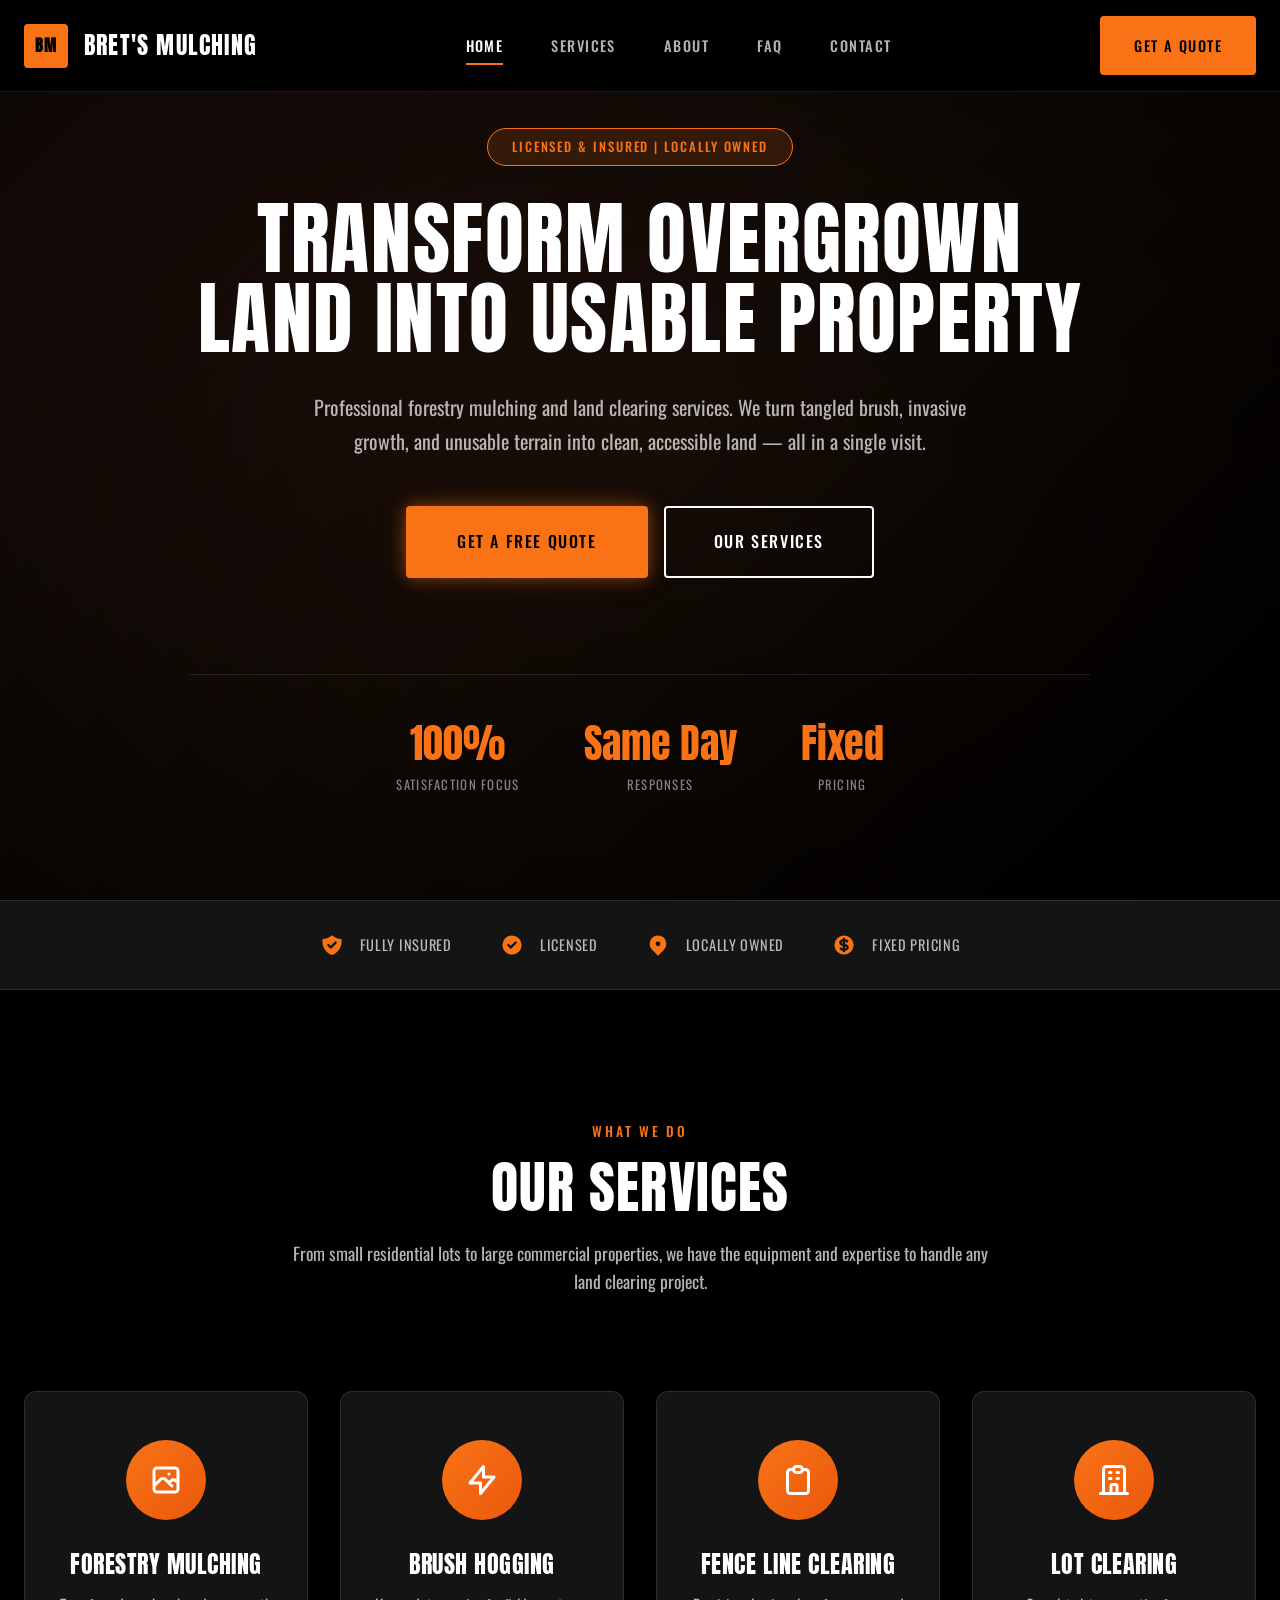
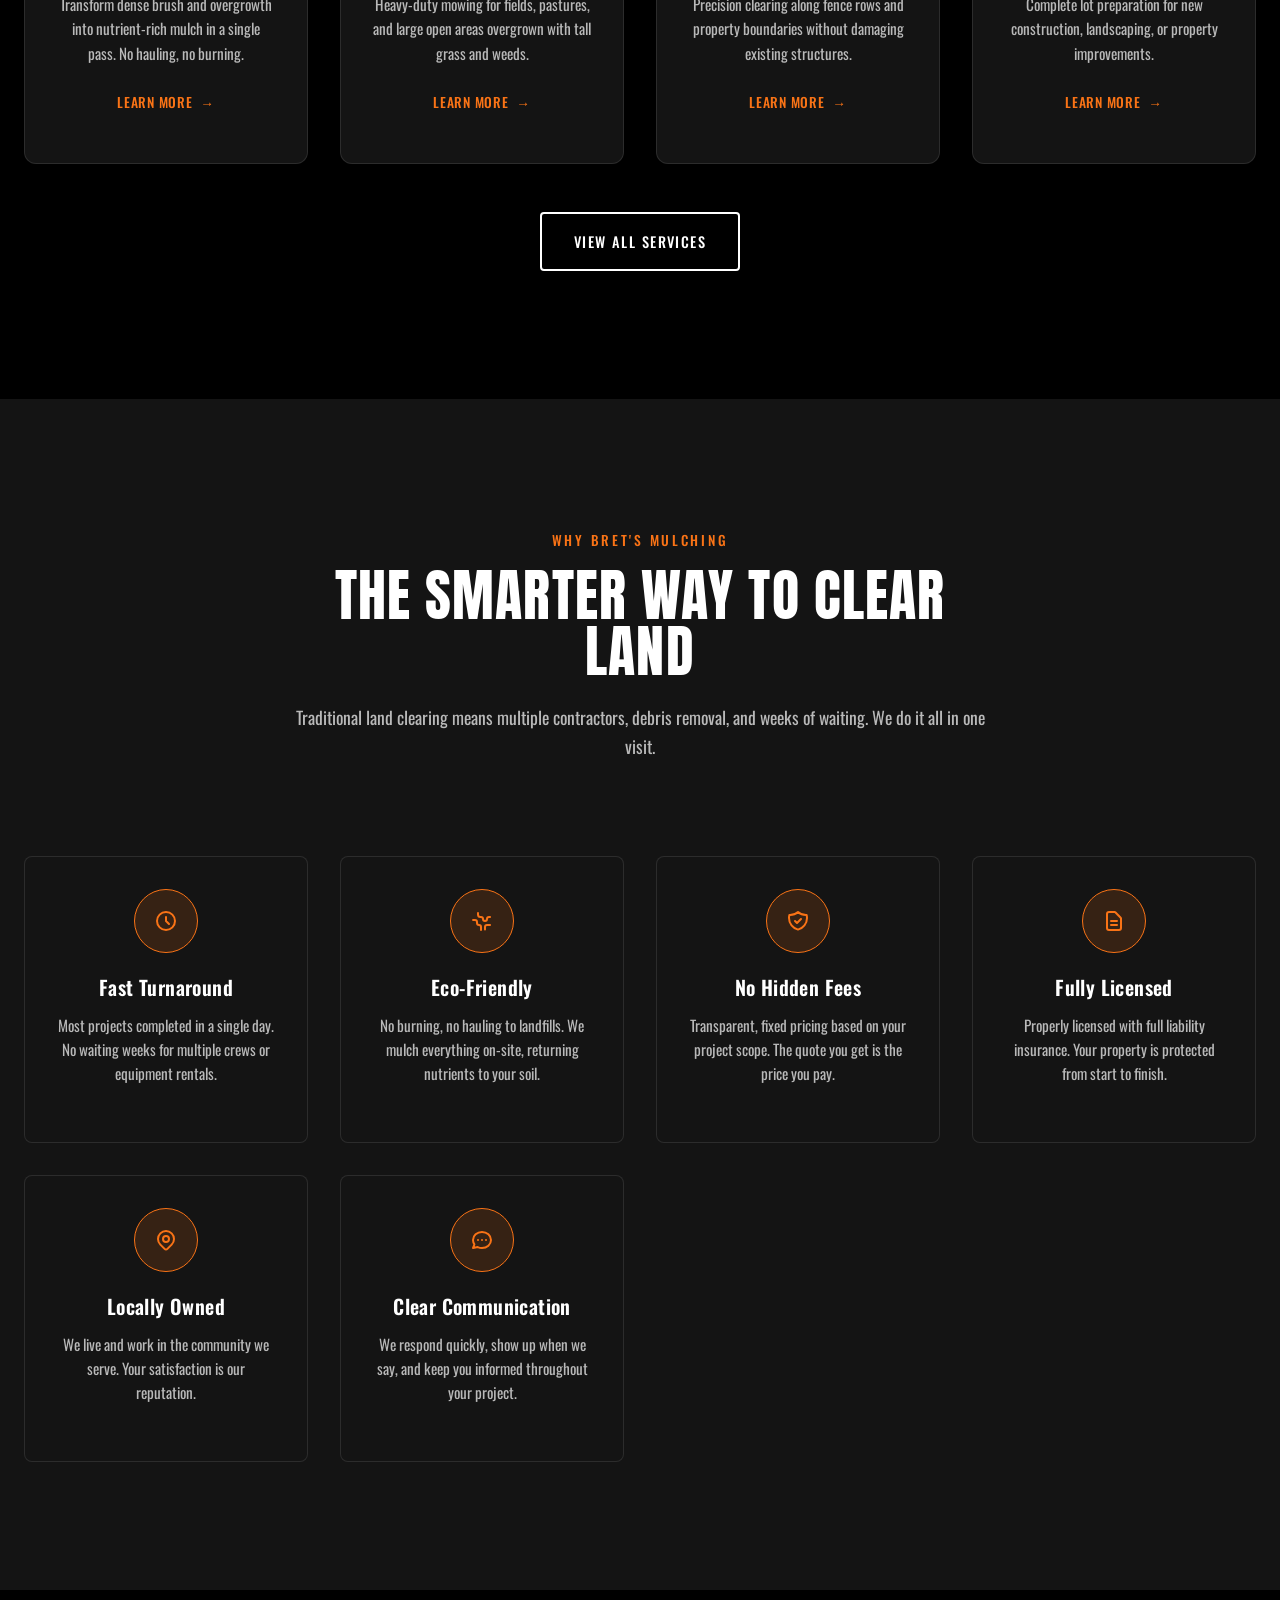
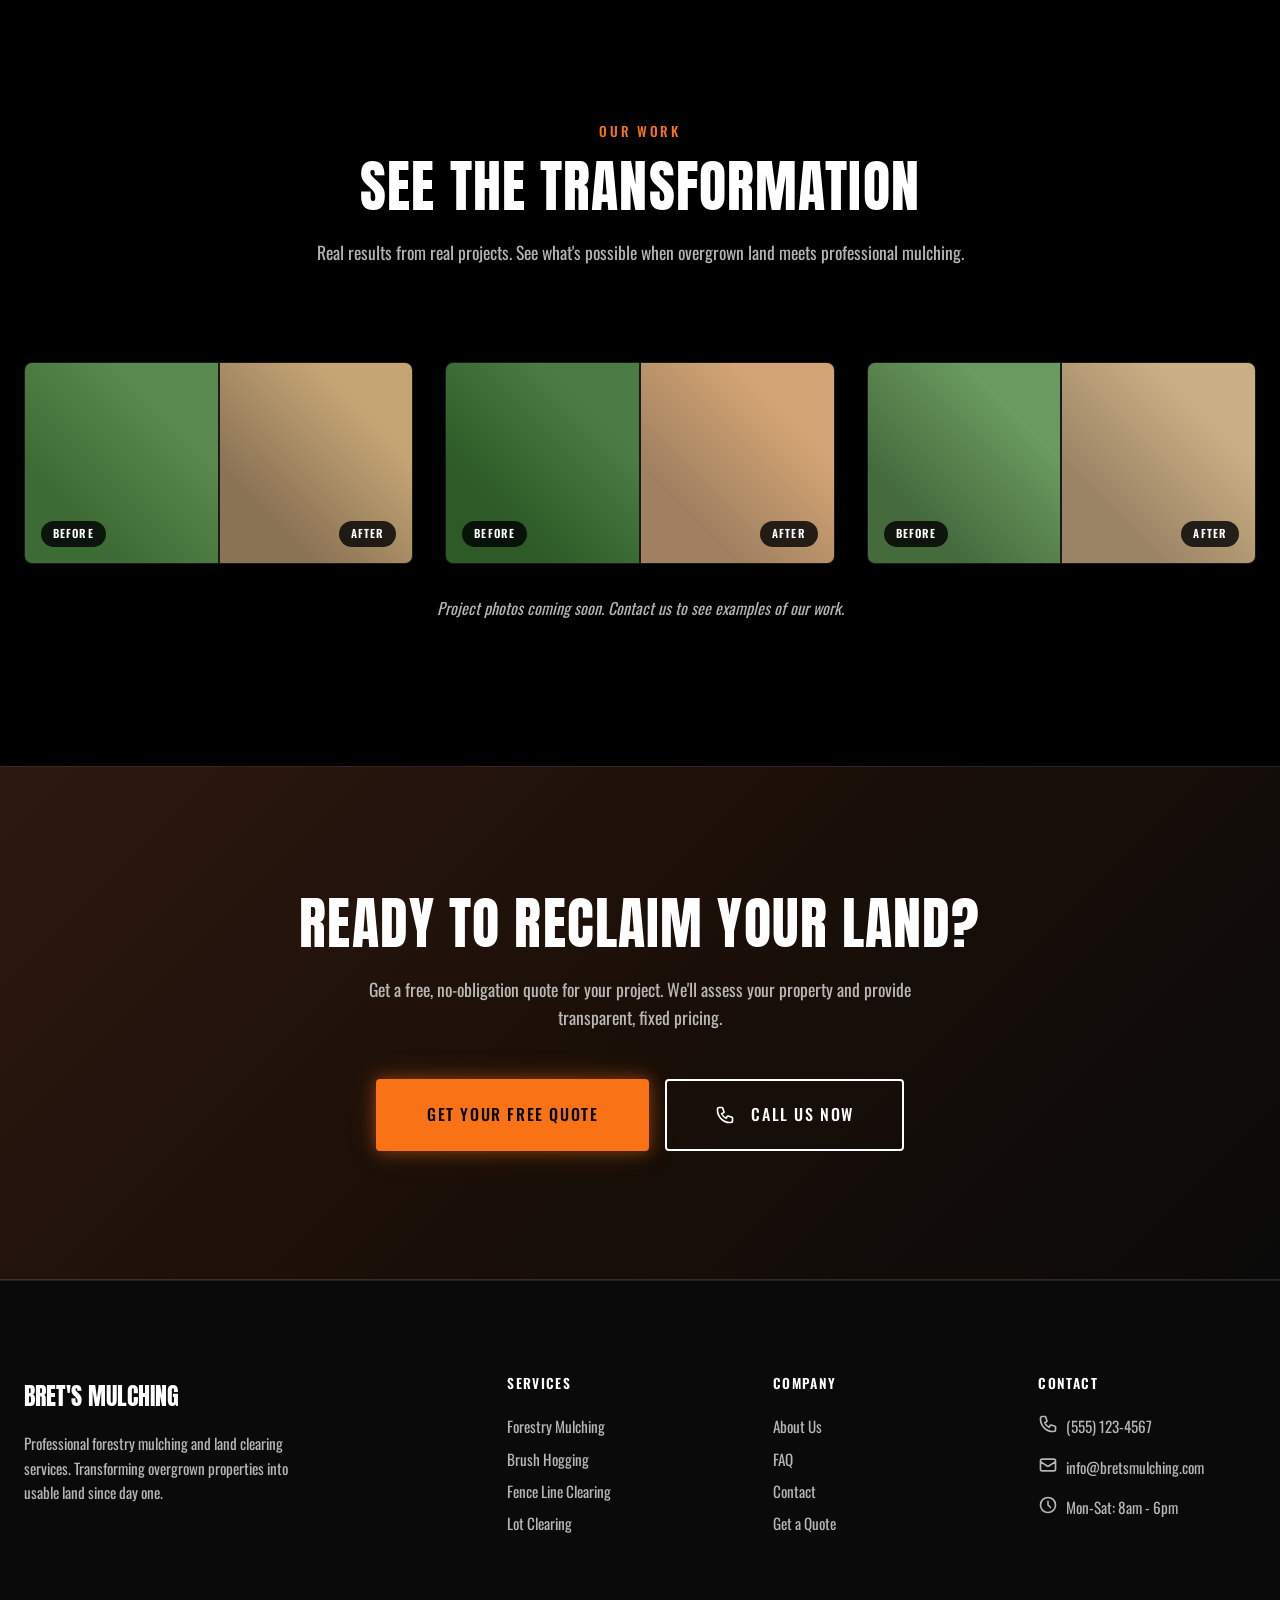
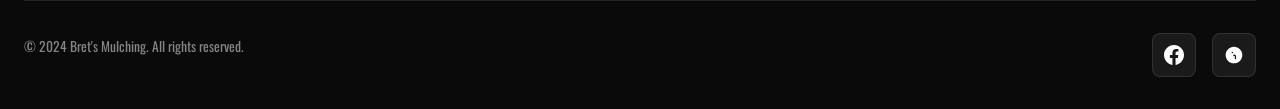
==== commit 2c8483d6: "Remove Get a Quote button from mobile navigation Co-Authored-By: Claude Opus 4.6 <noreply@anthropic." ====
--- a/index.html
+++ b/index.html
@@ -45,7 +45,6 @@
     <a href="about.html" class="nav__link">About</a>
     <a href="faq.html" class="nav__link">FAQ</a>
     <a href="contact.html" class="nav__link">Contact</a>
-    <a href="quote.html" class="btn btn--primary btn--full mt-md">Get a Quote</a>
   </nav>
 
   <!-- Hero Section -->
--- a/css/styles.css
+++ b/css/styles.css
@@ -456,6 +456,31 @@
   color: var(--color-black);
 }
 
+.btn--accent {
+  background: var(--color-accent);
+  color: var(--color-black);
+  border: 3px solid var(--color-accent);
+  box-shadow: 0 0 15px rgba(249, 115, 22, 0.4), 0 0 30px rgba(249, 115, 22, 0.2);
+  animation: pulse-glow 2s ease-in-out infinite;
+}
+
+.btn--accent:hover {
+  background: var(--color-accent-hover);
+  border-color: var(--color-accent-hover);
+  color: var(--color-black);
+  transform: translateY(-2px);
+  box-shadow: 0 0 20px rgba(249, 115, 22, 0.6), 0 0 40px rgba(249, 115, 22, 0.3);
+}
+
+@keyframes pulse-glow {
+  0%, 100% {
+    box-shadow: 0 0 15px rgba(249, 115, 22, 0.4), 0 0 30px rgba(249, 115, 22, 0.2);
+  }
+  50% {
+    box-shadow: 0 0 25px rgba(249, 115, 22, 0.6), 0 0 50px rgba(249, 115, 22, 0.3);
+  }
+}
+
 .btn--large {
   padding: 1.25rem 3rem;
   font-size: 1rem;
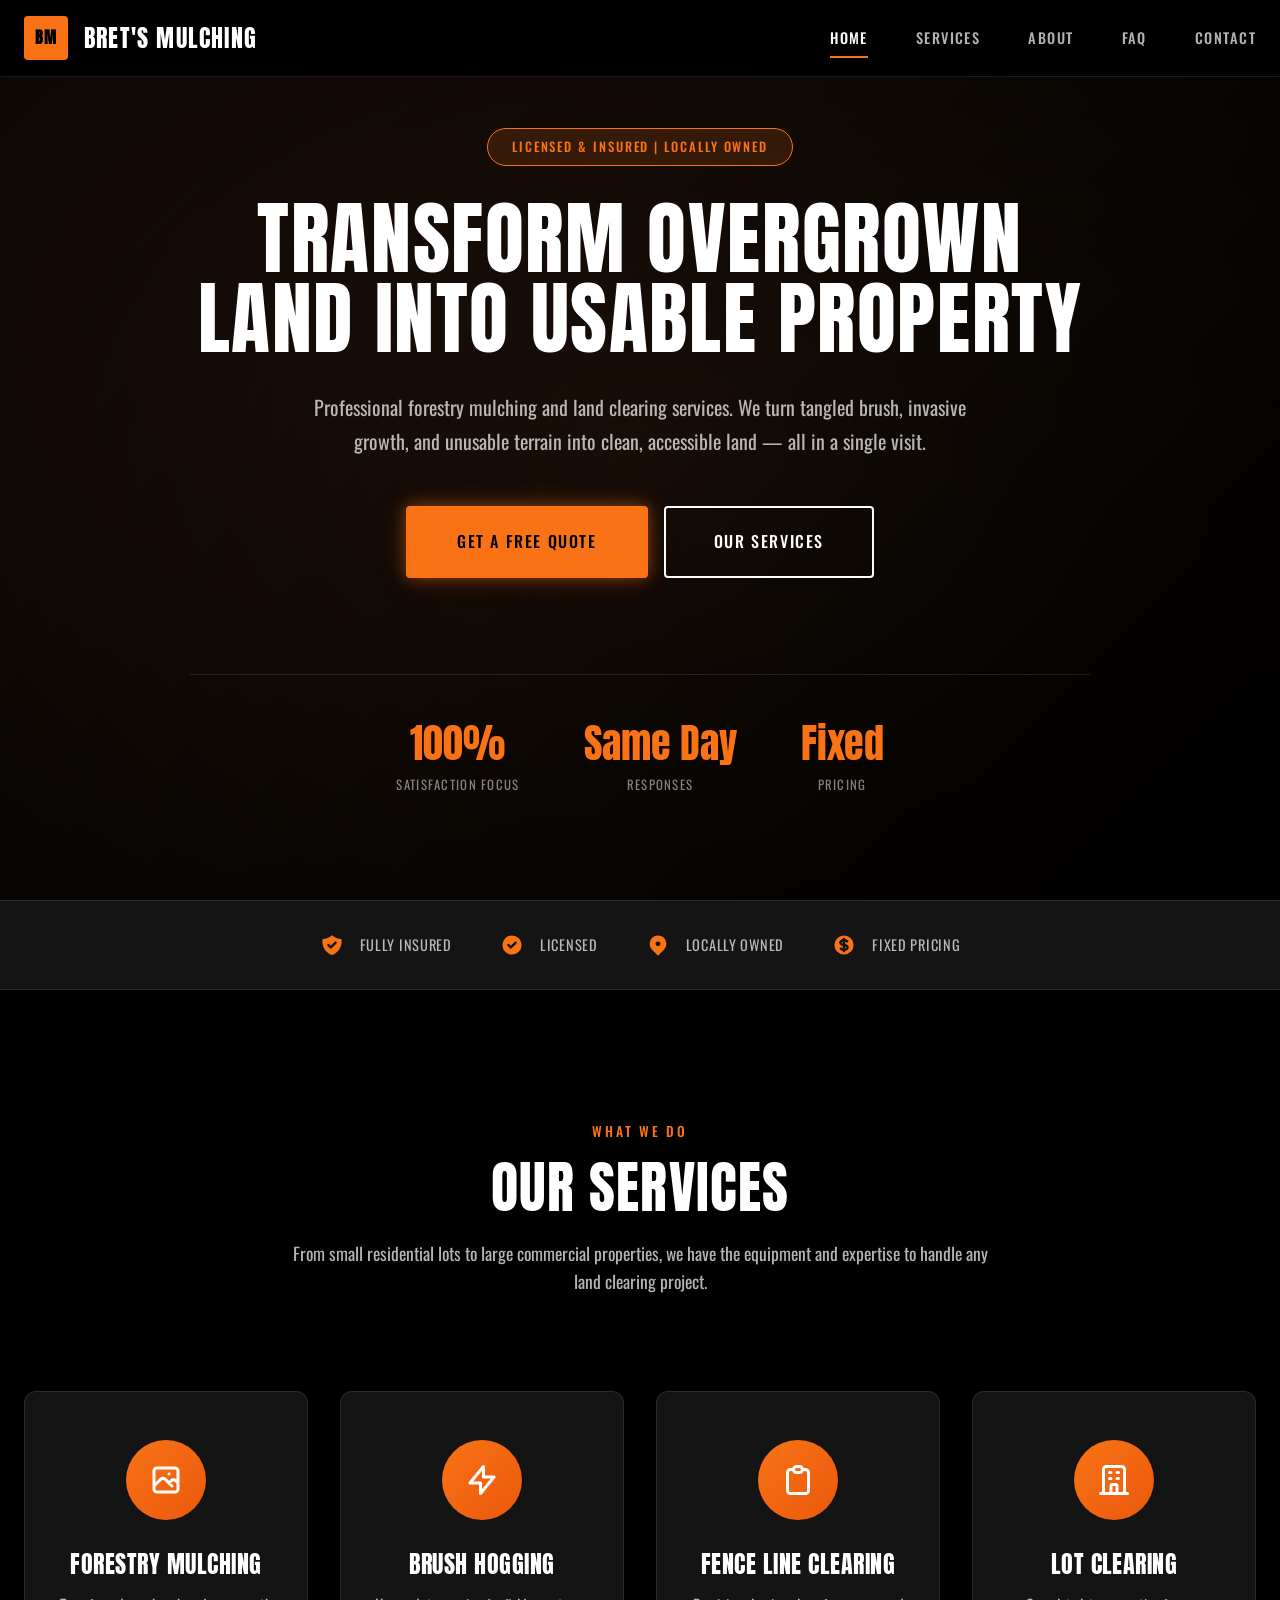
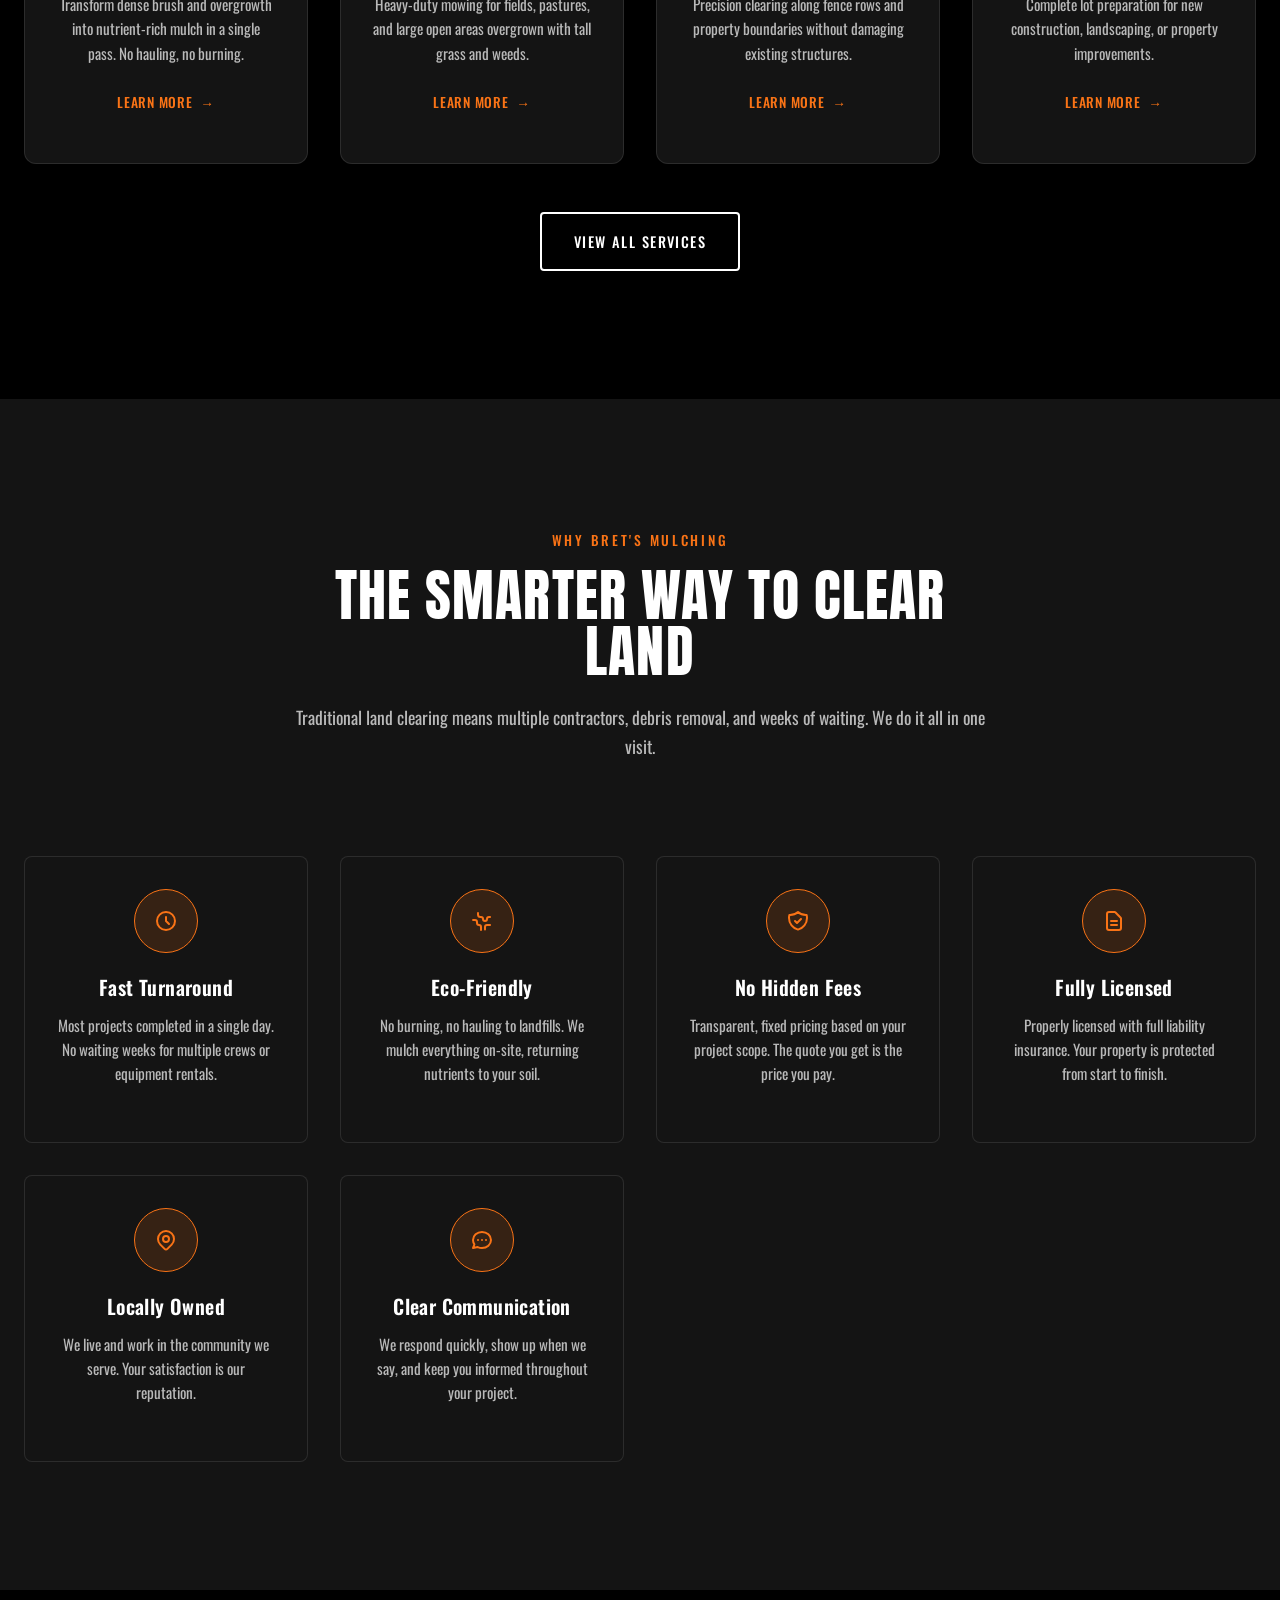
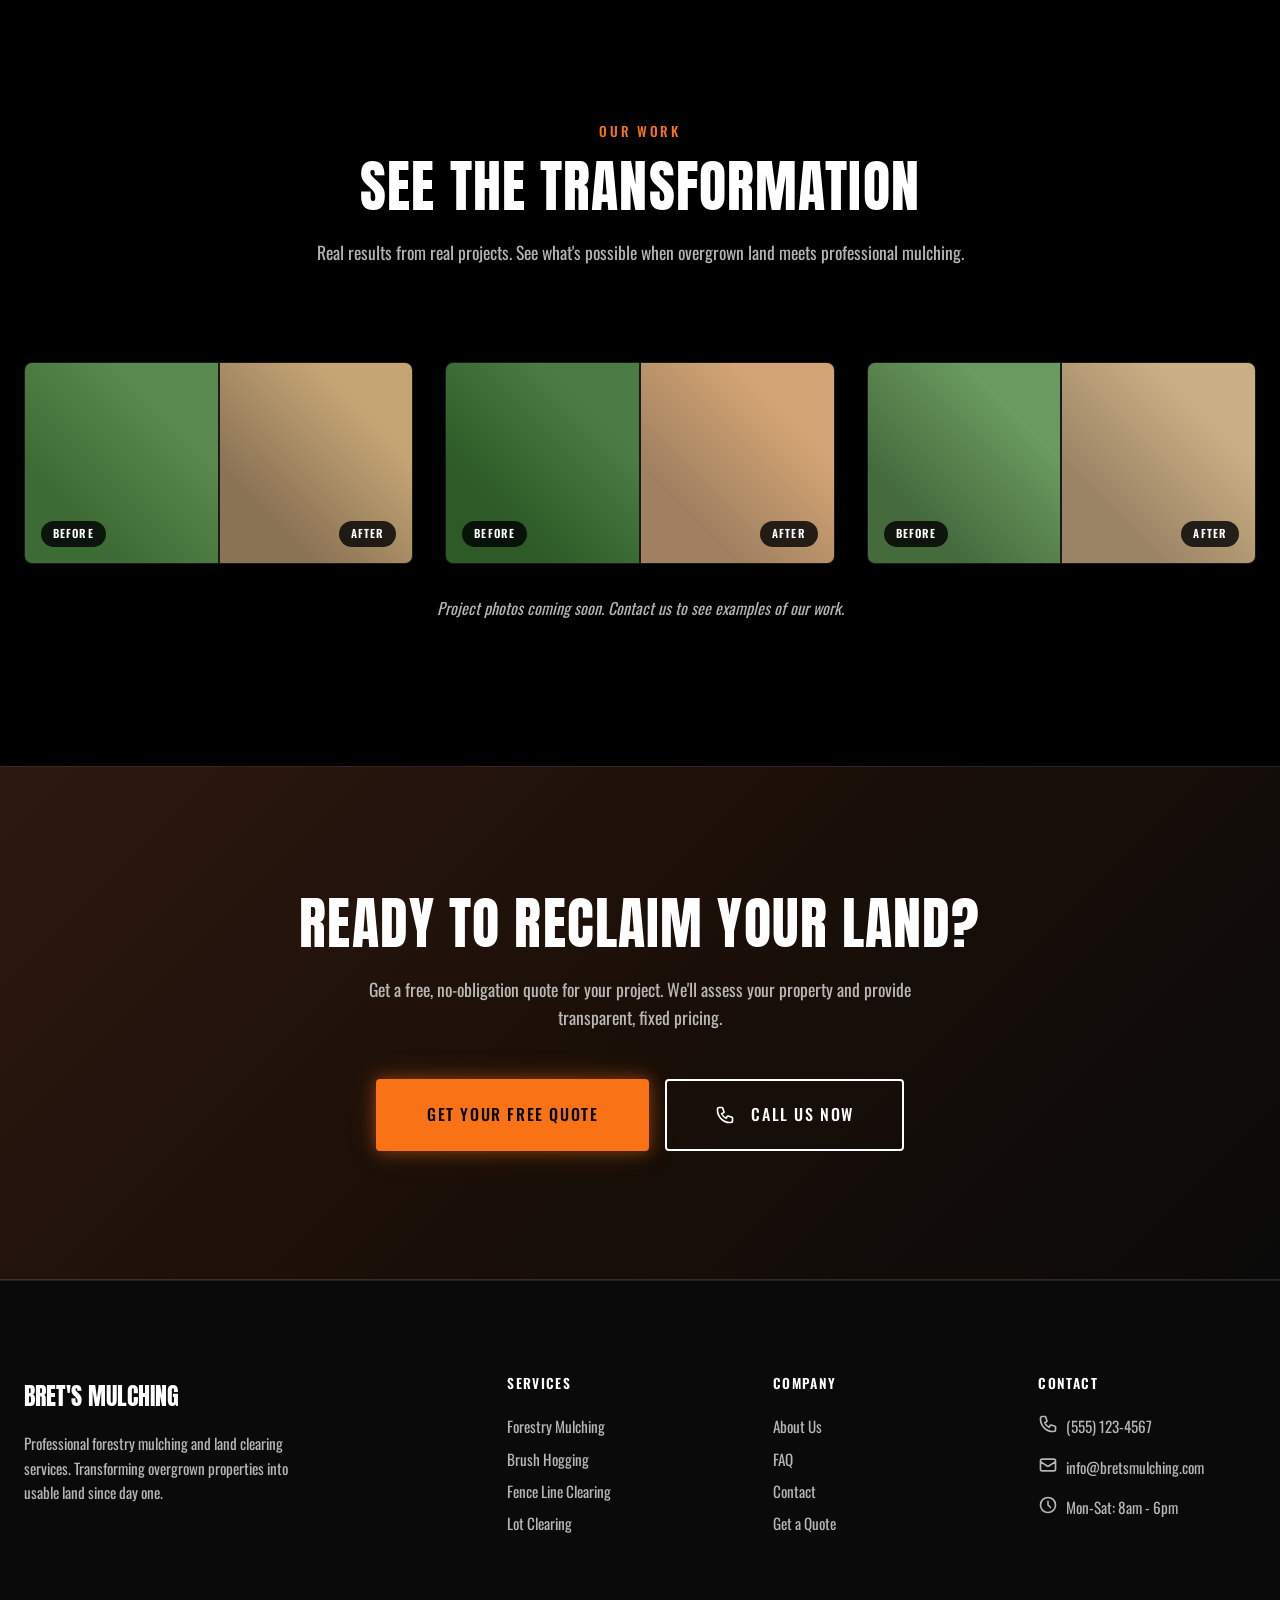
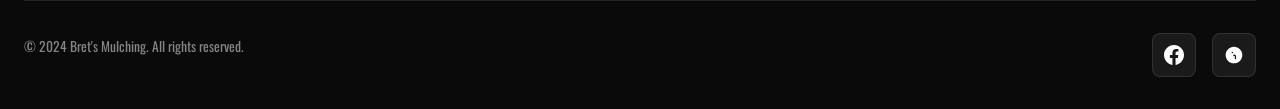
==== commit f98c74f7: "Move Get a Quote button from nav bar to mobile dropdown only Co-Authored-By: Claude Opus 4.6 <norepl" ====
--- a/index.html
+++ b/index.html
@@ -27,8 +27,6 @@
         <a href="contact.html" class="nav__link">Contact</a>
       </nav>
 
-      <a href="quote.html" class="btn btn--primary header__cta">Get a Quote</a>
-
       <button class="menu-toggle" aria-label="Toggle menu">
         <span class="menu-toggle__bar"></span>
         <span class="menu-toggle__bar"></span>
@@ -45,6 +43,7 @@
     <a href="about.html" class="nav__link">About</a>
     <a href="faq.html" class="nav__link">FAQ</a>
     <a href="contact.html" class="nav__link">Contact</a>
+    <a href="quote.html" class="btn btn--primary btn--full mt-md">Get a Quote</a>
   </nav>
 
   <!-- Hero Section -->
